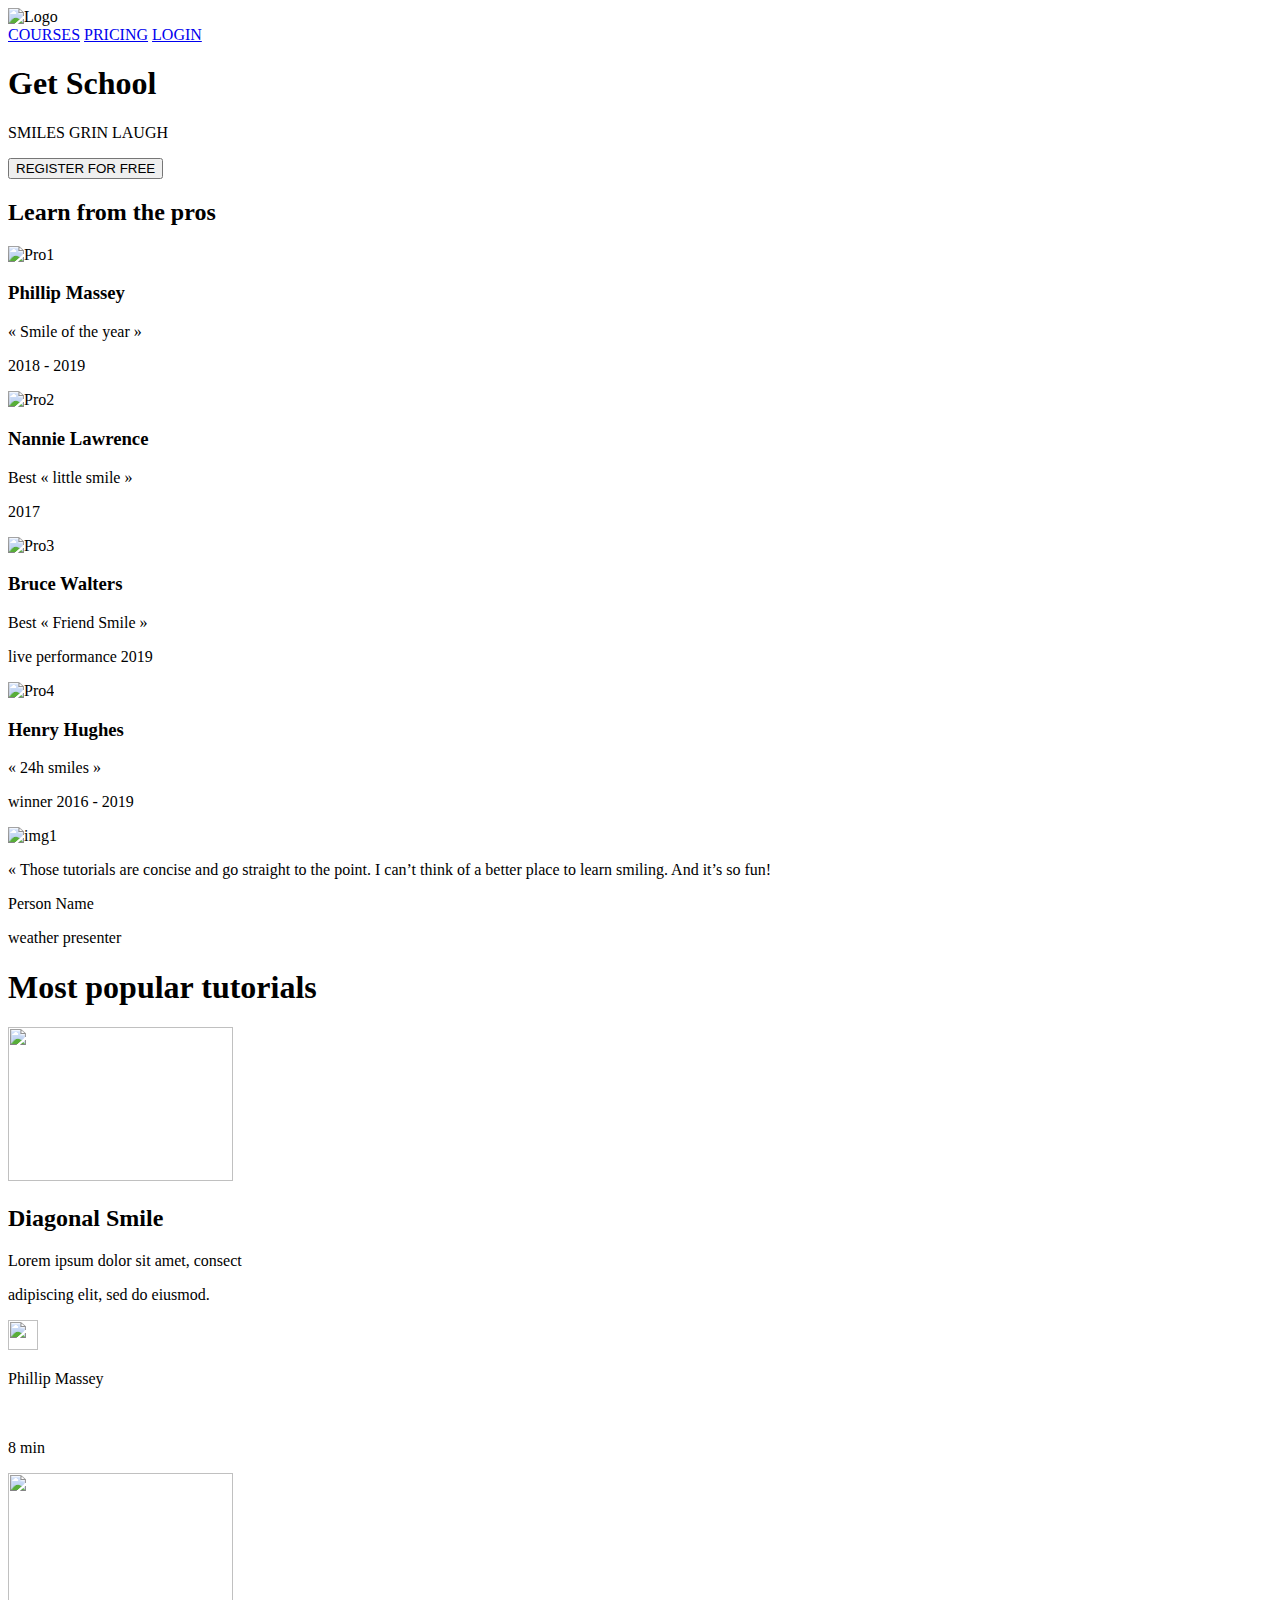
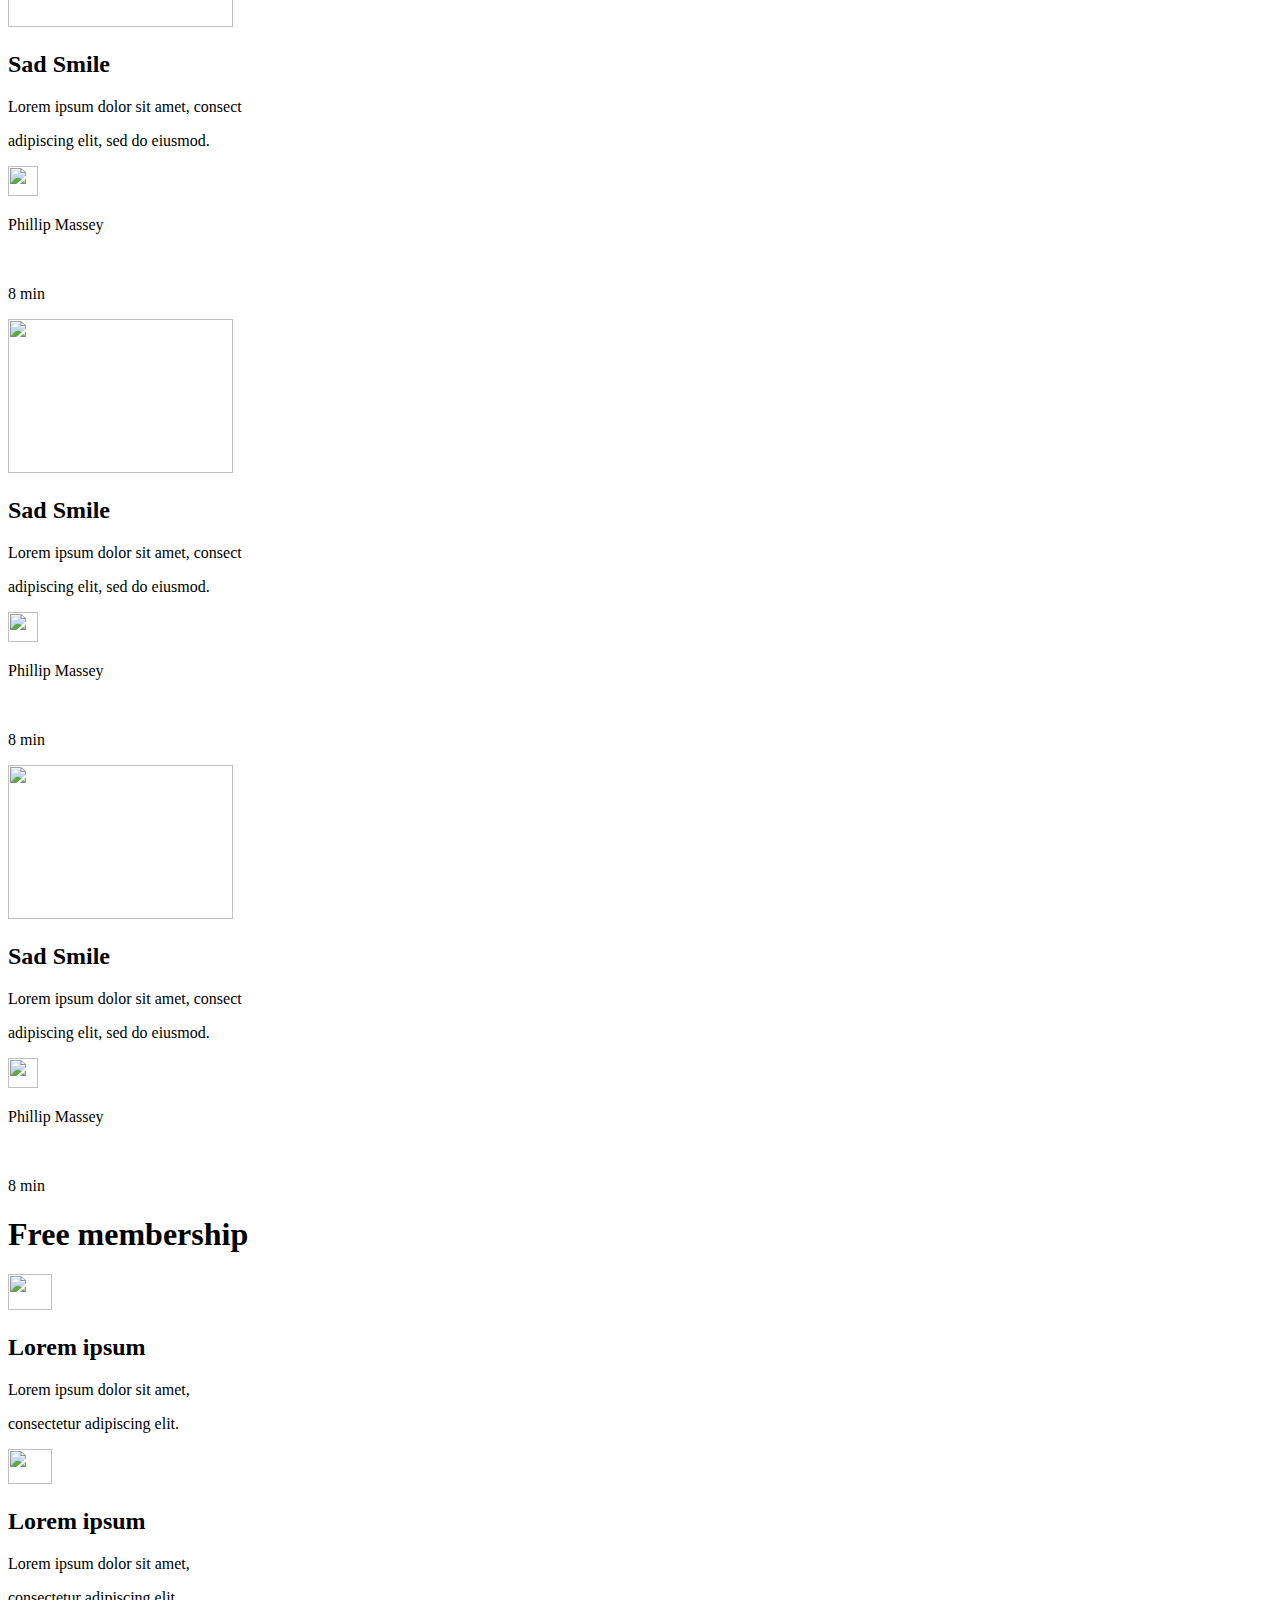
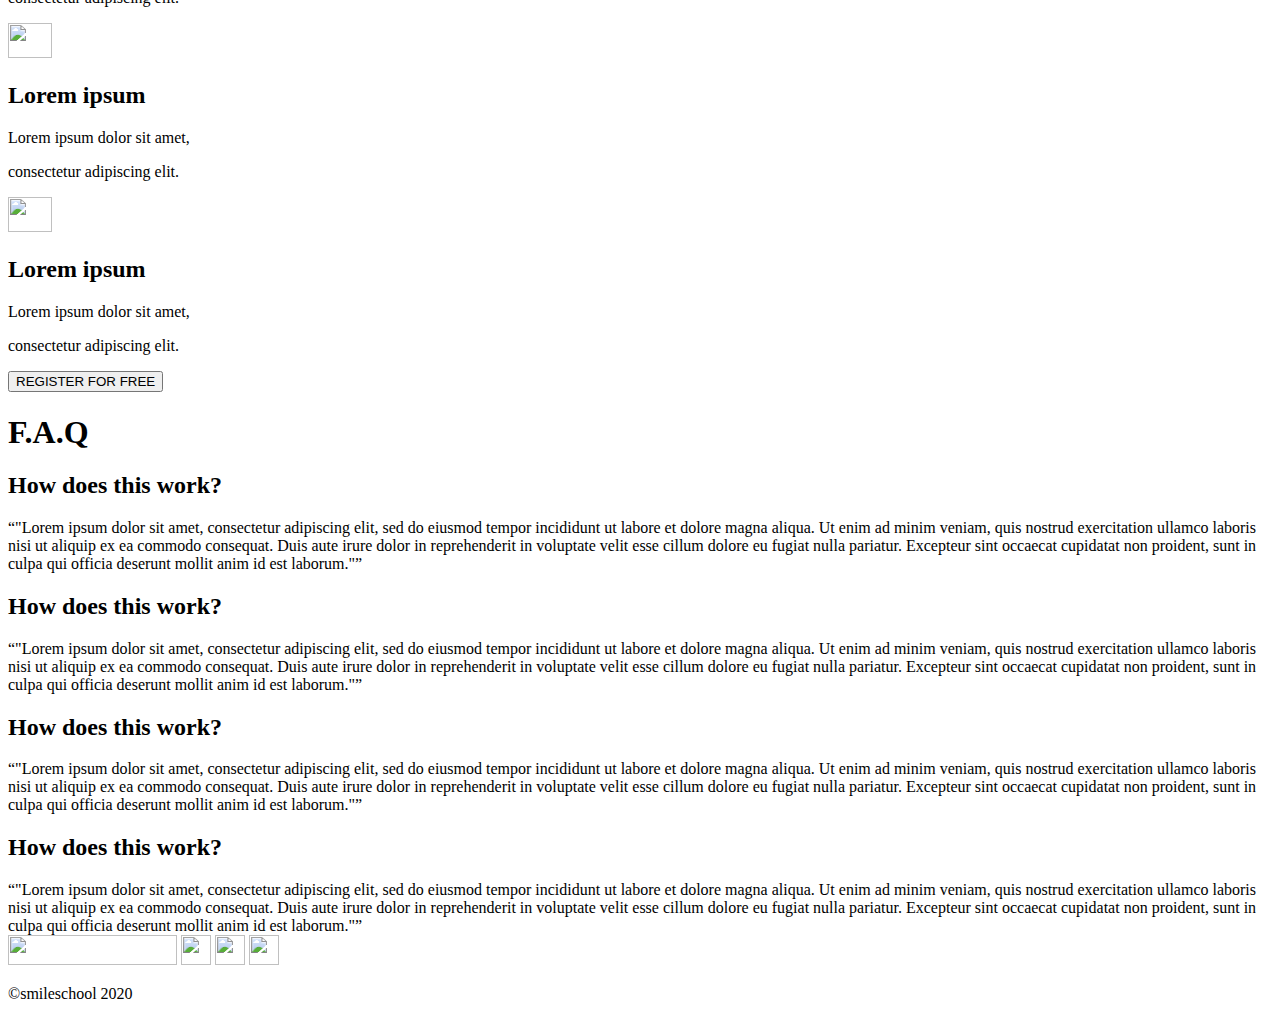
==== css_advanced/index.html @ 77691d79 "Import styles.css in the head of your index.html" ====
<!DOCTYPE html>
<html lang="en">
  <head>
    <meta charset="UTF-8" />
    <meta name="viewport" content="width=device-width, initial-scale=1.0" />
    <title>Header</title>
    <link rel="stylesheet" href="style.css">
  </head>
	
  <body>
    <header>
      <!-- Link element containing an image -->
      <div class="logo">
        <img src="image/logo.png" alt="Logo" />
      </div>

      <!-- Add a block of 3 link elements -->
      <nav class="link">
        <!-- First link -->
        <a class="link1" href="https://example.com/page1">COURSES</a>

        <!-- Second link -->
        <a class="link2" href="https://example.com/page1">PRICING</a>

        <!-- Third link -->
        <a class="link3" href="https://example.com/page1">LOGIN</a>
      </nav>
    </header>

    <main>
      <section class="Banner">
        <div>
          <h1>Get School</h1>
          <p>SMILES GRIN LAUGH</p>
          <button>REGISTER FOR FREE</button>
        </div>

        <div>
          <h2>Learn from the pros</h2>
          <div>
            <nav>
              <img src="image/pro1.png" alt="Pro1" />
              <h3>Phillip Massey</h3>
              <p>« Smile of the year »</p>
							<p>2018 - 2019</p>
            </nav>

            <nav>
              <img src="image/pro2.png" alt="Pro2" />
              <h3>Nannie Lawrence</h3>
              <p>Best « little smile » </p>
							<p>2017</p>
            </nav>

            <nav>
              <img src="image/pro3.png" alt="Pro3" />
              <h3>Bruce Walters</h3>
              <p>Best « Friend Smile »</p>
							<p>live performance 2019</p>
            </nav>

						<nav>
              <img src="image/pro4.png" alt="Pro4" />
              <h3>Henry Hughes</h3>
              <p>« 24h smiles »</p>
							<p>winner 2016 - 2019</p>
            </nav>
          </div>
        </div>
      </section>

			<section class="Quote">
				<div>
					<nav>
						<img src="image/img1.png" alt="img1"/>
					</nav>
				</div>
				<div>
					<p>« Those tutorials are concise and go straight to the point. I can’t think of a better place to learn smiling. And it’s so fun!</p>
					<p>Person Name</p>
					<p>weather presenter</p>
				</div>
			</section>

			<section class="Videos">
				<div>
					<h1>Most popular tutorials</h1>
				</div>

				<div>
					<div>
						<nav class="first video">
							<img src="image/video1.png" width="225" height="154"/>
							<h2>Diagonal Smile</h2>
							<p>Lorem ipsum dolor sit amet, consect</p>
							<p>adipiscing elit, sed do eiusmod.</p>
							<nav>
								<img src="image/pro1.png" width="30" height="30"/>
								<p>Phillip Massey</p>
							</nav>	
							<nav>	
								<img src="image/star.png" width="107" height="15"/>
								<p>8 min</p>
							</nav>
						</nav>
					</div>

					<div>
						<nav class="second video">
							<img src="image/video2.png" width="225" height="154"/>
							<h2>Sad Smile</h2>
							<p>Lorem ipsum dolor sit amet, consect</p>
							<p>adipiscing elit, sed do eiusmod.</p>
							<nav>
								<img src="image/pro1.png" width="30" height="30"/>
								<p>Phillip Massey</p>
							</nav>	
							<nav>	
								<img src="image/star.png" width="107" height="15"/>
								<p>8 min</p>
							</nav>
						</nav>
					<div>

					<div>
						<nav class="third video">
							<img src="image/video3.png" width="225" height="154"/>
							<h2>Sad Smile</h2>
							<p>Lorem ipsum dolor sit amet, consect</p>
							<p>adipiscing elit, sed do eiusmod.</p>
							<nav>
								<img src="image/pro1.png" width="30" height="30"/>
								<p>Phillip Massey</p>
							</nav>	
							<nav>	
								<img src="image/star.png" width="107" height="15"/>
								<p>8 min</p>
							</nav>
						</nav>
					</div>

					<div>
						<nav class="fourth video">
							<img src="image/video4.png" width="225" height="154"/>
							<h2>Sad Smile</h2>
							<p>Lorem ipsum dolor sit amet, consect</p>
							<p>adipiscing elit, sed do eiusmod.</p>
							<nav>
								<img src="image/pro1.png" width="30" height="30"/>
								<p>Phillip Massey</p>
							</nav>	
							<nav>	
								<img src="image/star.png" width="107" height="15"/>
								<p>8 min</p>
							</nav>
						</nav>
					</div>

				</div>

			</section>

			<section class="Membership">
				<h1>Free membership</h1>

				<div>
					<div class="member1">
						<img src="image/smile.png" width="43.67" height="35.35"/>
						<h2>Lorem ipsum</h2>
						<p>Lorem ipsum dolor sit amet,</p>
						<p>consectetur adipiscing elit.</p>
					</div>

					<div class="member2">
						<img src="image/smile.png" width="43.67" height="35.35"/>
						<h2>Lorem ipsum</h2>
						<p>Lorem ipsum dolor sit amet,</p>
						<p>consectetur adipiscing elit.</p>
					</div>

					<div class="member3">
						<img src="image/smile.png" width="43.67" height="35.35"/>
						<h2>Lorem ipsum</h2>
						<p>Lorem ipsum dolor sit amet,</p>
						<p>consectetur adipiscing elit.</p>
					</div>

					<div class="member4">
						<img src="image/smile.png" width="43.67" height="35.35"/>
						<h2>Lorem ipsum</h2>
						<p>Lorem ipsum dolor sit amet,</p>
						<p>consectetur adipiscing elit.</p>
					</div>

				</div>

				<button>REGISTER FOR FREE</button>
			</section>

			<section class="FAQ">
				<h1>F.A.Q</h1>

				<div class="row1">
					<h2>How does this work?</h2>
					<q>"Lorem ipsum dolor sit amet, consectetur adipiscing elit, sed do eiusmod tempor incididunt ut labore et dolore magna aliqua. Ut enim ad minim veniam, quis nostrud exercitation ullamco laboris nisi ut aliquip ex ea commodo consequat. Duis aute irure dolor in reprehenderit in voluptate velit esse cillum dolore eu fugiat nulla pariatur. Excepteur sint occaecat cupidatat non proident, sunt in culpa qui officia deserunt mollit anim id est laborum."</q>
					
					<h2>How does this work?</h2>
					<q>"Lorem ipsum dolor sit amet, consectetur adipiscing elit, sed do eiusmod tempor incididunt ut labore et dolore magna aliqua. Ut enim ad minim veniam, quis nostrud exercitation ullamco laboris nisi ut aliquip ex ea commodo consequat. Duis aute irure dolor in reprehenderit in voluptate velit esse cillum dolore eu fugiat nulla pariatur. Excepteur sint occaecat cupidatat non proident, sunt in culpa qui officia deserunt mollit anim id est laborum."</q>
				</div>

				<div class="row2">
					<h2>How does this work?</h2>
					<q>"Lorem ipsum dolor sit amet, consectetur adipiscing elit, sed do eiusmod tempor incididunt ut labore et dolore magna aliqua. Ut enim ad minim veniam, quis nostrud exercitation ullamco laboris nisi ut aliquip ex ea commodo consequat. Duis aute irure dolor in reprehenderit in voluptate velit esse cillum dolore eu fugiat nulla pariatur. Excepteur sint occaecat cupidatat non proident, sunt in culpa qui officia deserunt mollit anim id est laborum."</q>
					
					<h2>How does this work?</h2>
					<q>"Lorem ipsum dolor sit amet, consectetur adipiscing elit, sed do eiusmod tempor incididunt ut labore et dolore magna aliqua. Ut enim ad minim veniam, quis nostrud exercitation ullamco laboris nisi ut aliquip ex ea commodo consequat. Duis aute irure dolor in reprehenderit in voluptate velit esse cillum dolore eu fugiat nulla pariatur. Excepteur sint occaecat cupidatat non proident, sunt in culpa qui officia deserunt mollit anim id est laborum."</q>
				</div>

			</section>
    </main>

		<footer>
			<div>
				<nav>
					<img src="image/smileschool.png" width="169" height="30"/>
					<img src="image/facebook.png" width="30" height="30"/>
					<img src="image/twitter.png" width="30" height="30"/>
					<img src="image/instagram.png" width="30" height="30"/>
				</nav>
				<p>©smileschool 2020</p>
			</div>
		</footer>

  </body>
</html>
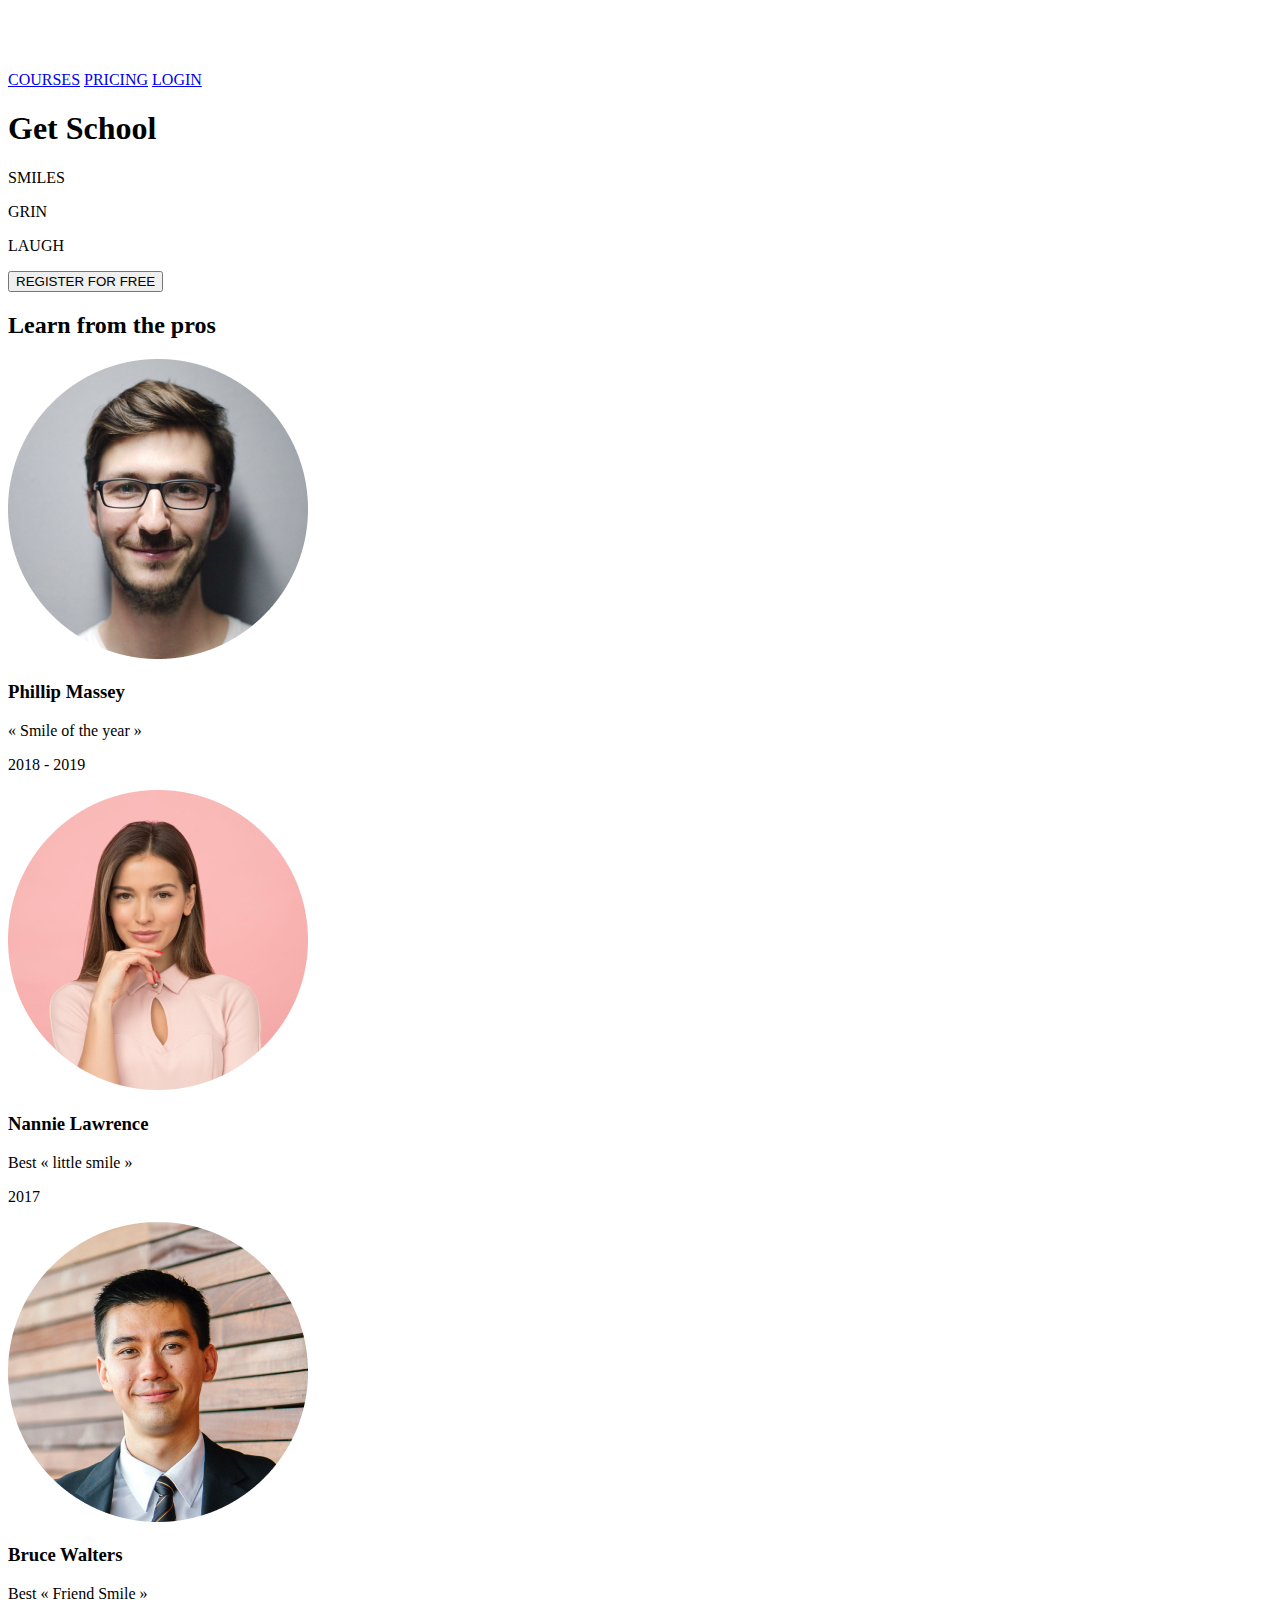
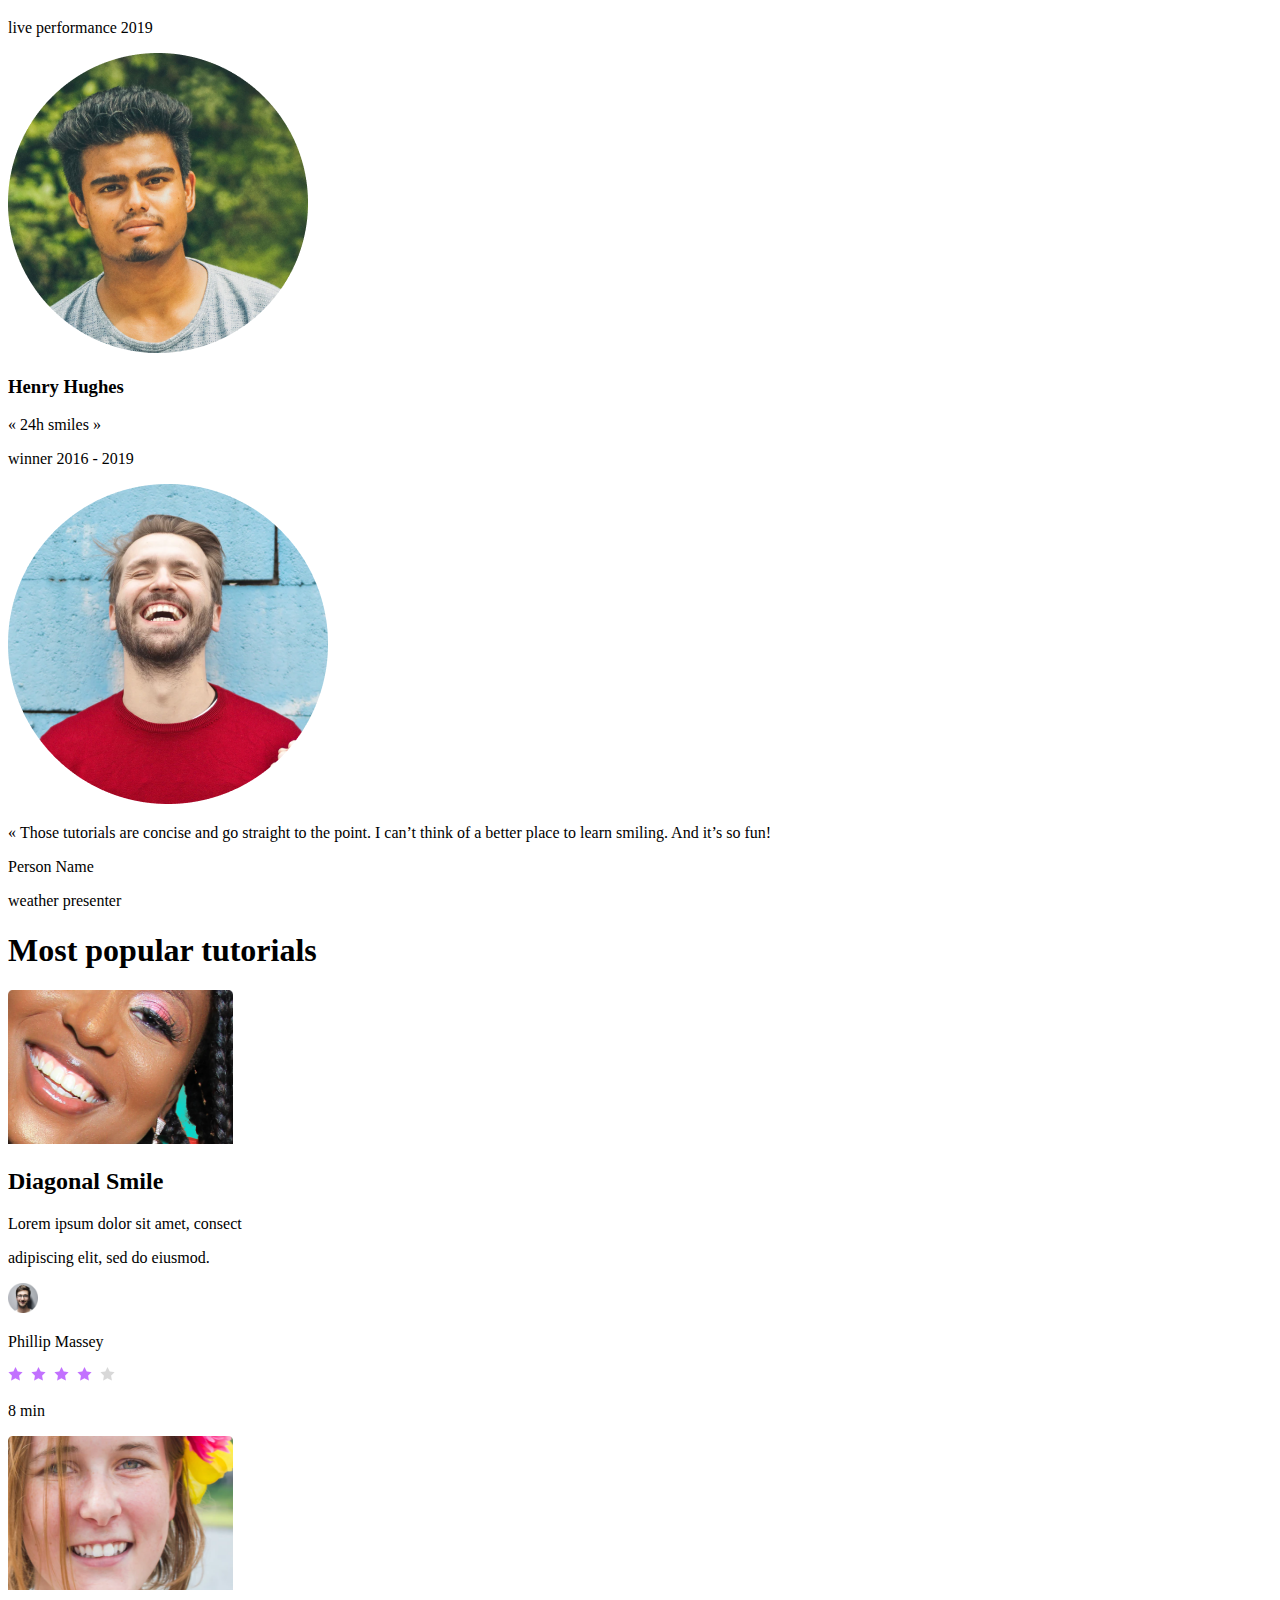
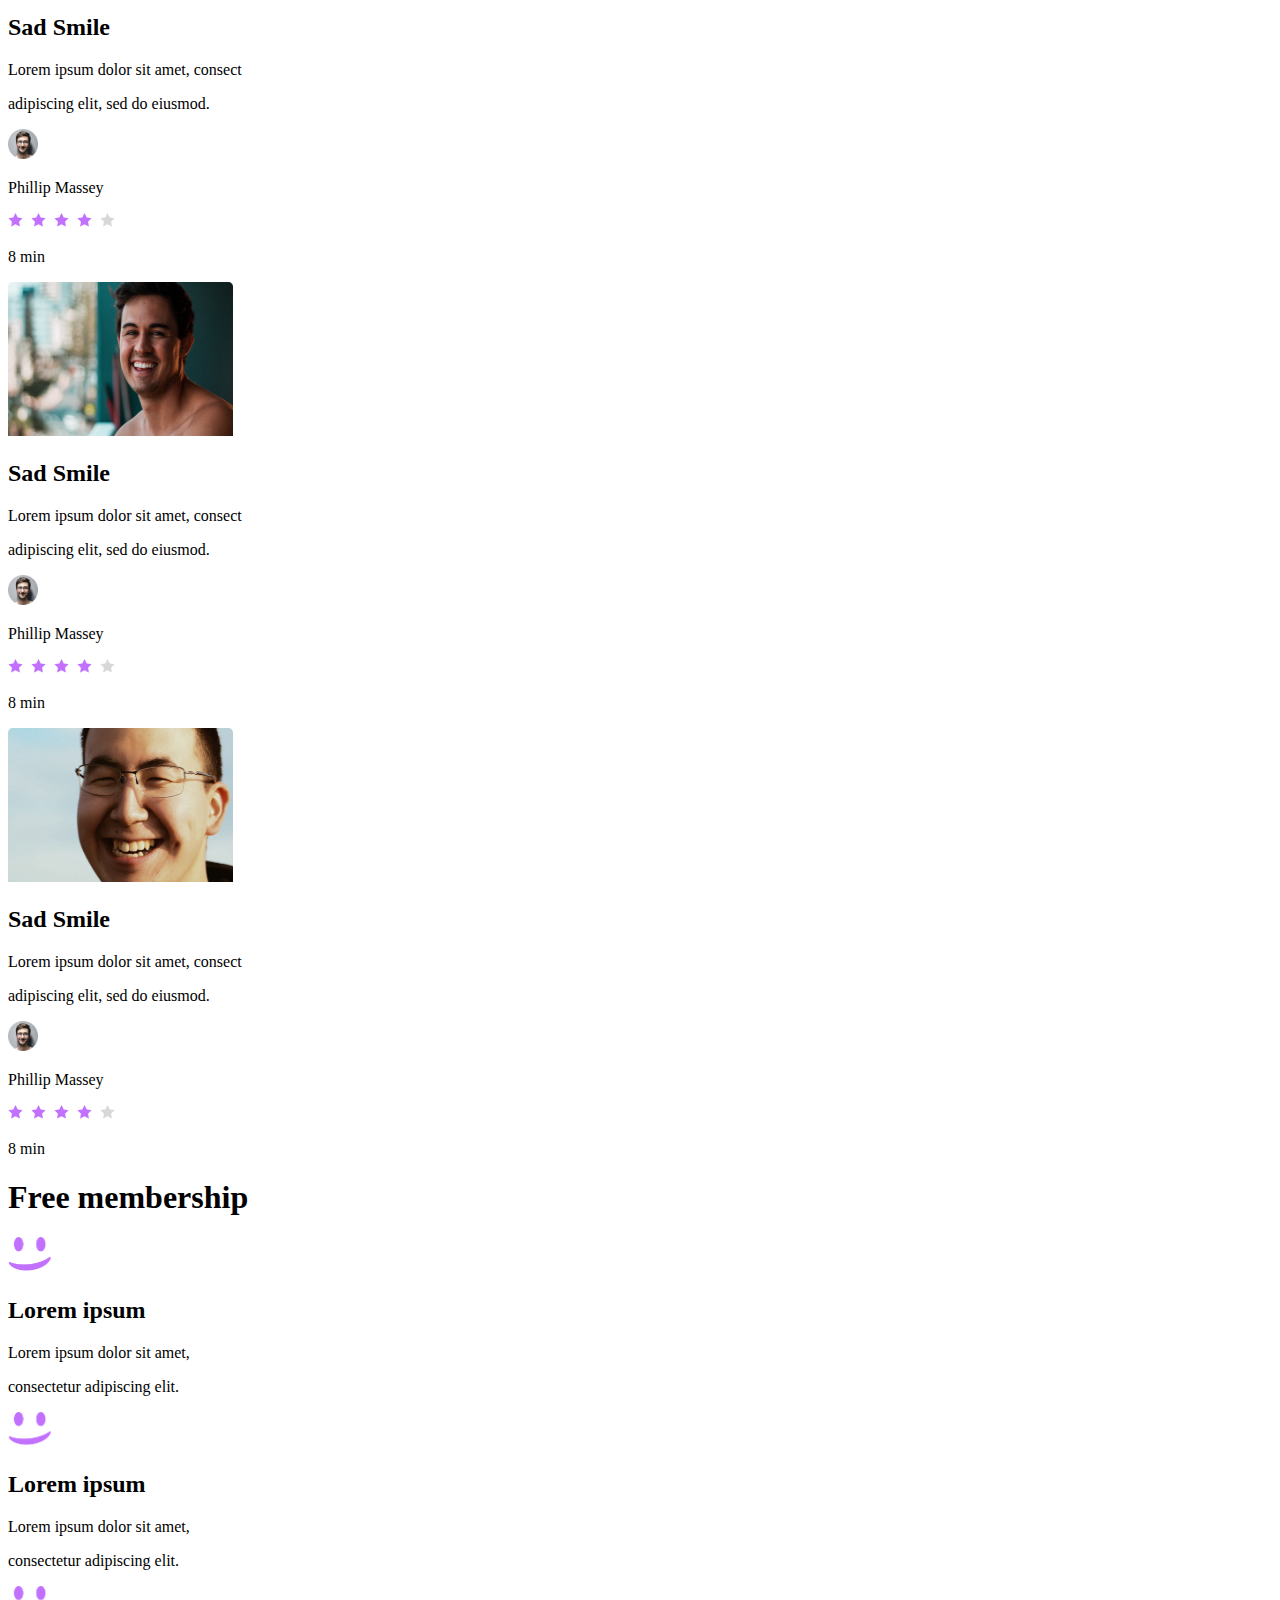
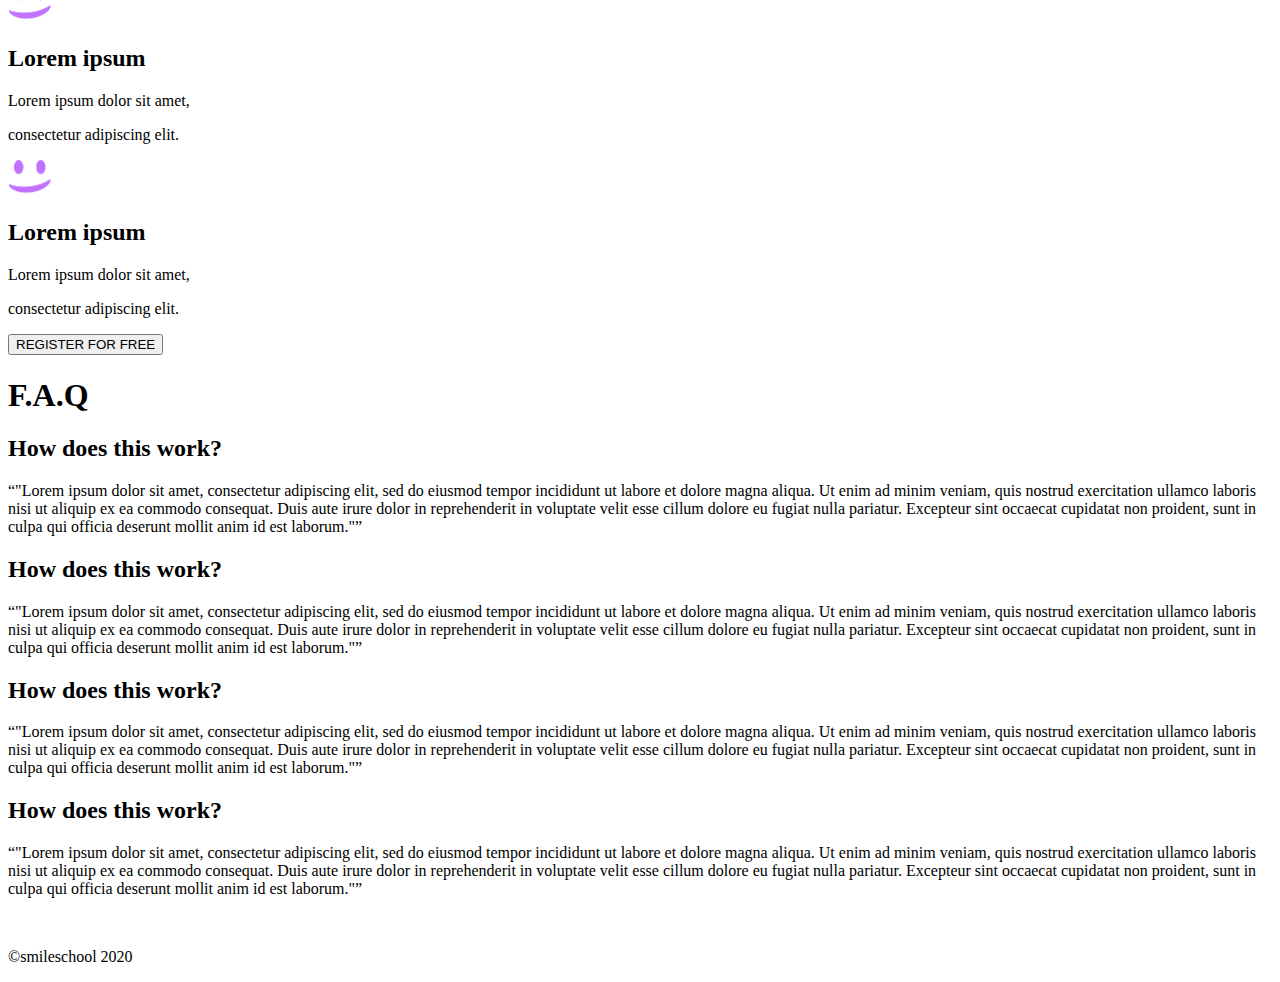
==== commit e7a79656: "commit index file same as project html advance" ====
--- a/css_advanced/index.html
+++ b/css_advanced/index.html
@@ -1,10 +1,10 @@
 <!DOCTYPE html>
 <html lang="en">
   <head>
-    <meta charset="UTF-8" />
+		<meta charset="UTF-8" />
     <meta name="viewport" content="width=device-width, initial-scale=1.0" />
     <title>Header</title>
-    <link rel="stylesheet" href="style.css">
+    <link rel="stylesheet" href="styles.css">
   </head>
 	
   <body>
@@ -13,29 +13,26 @@
       <div class="logo">
         <img src="image/logo.png" alt="Logo" />
       </div>
-
-      <!-- Add a block of 3 link elements -->
-      <nav class="link">
-        <!-- First link -->
-        <a class="link1" href="https://example.com/page1">COURSES</a>
-
-        <!-- Second link -->
-        <a class="link2" href="https://example.com/page1">PRICING</a>
-
-        <!-- Third link -->
-        <a class="link3" href="https://example.com/page1">LOGIN</a>
-      </nav>
+      <div class="link">
+					<a class="link1" href="#COURSES">COURSES</a>
+					<a class="link2" href="#PRICING">PRICING</a>
+					<a class="link3" href="#LOGIN">LOGIN</a>
+			</div>
     </header>
 
     <main>
       <section class="Banner">
-        <div>
+        <div class="Banner_p1">
           <h1>Get School</h1>
-          <p>SMILES GRIN LAUGH</p>
+					<div class="Banner_text">
+						<p>SMILES</p>
+						<p>GRIN</p>
+						<p>LAUGH</p>
+				</div>
           <button>REGISTER FOR FREE</button>
         </div>
 
-        <div>
+        <div class="Banner_p2">
           <h2>Learn from the pros</h2>
           <div>
             <nav>
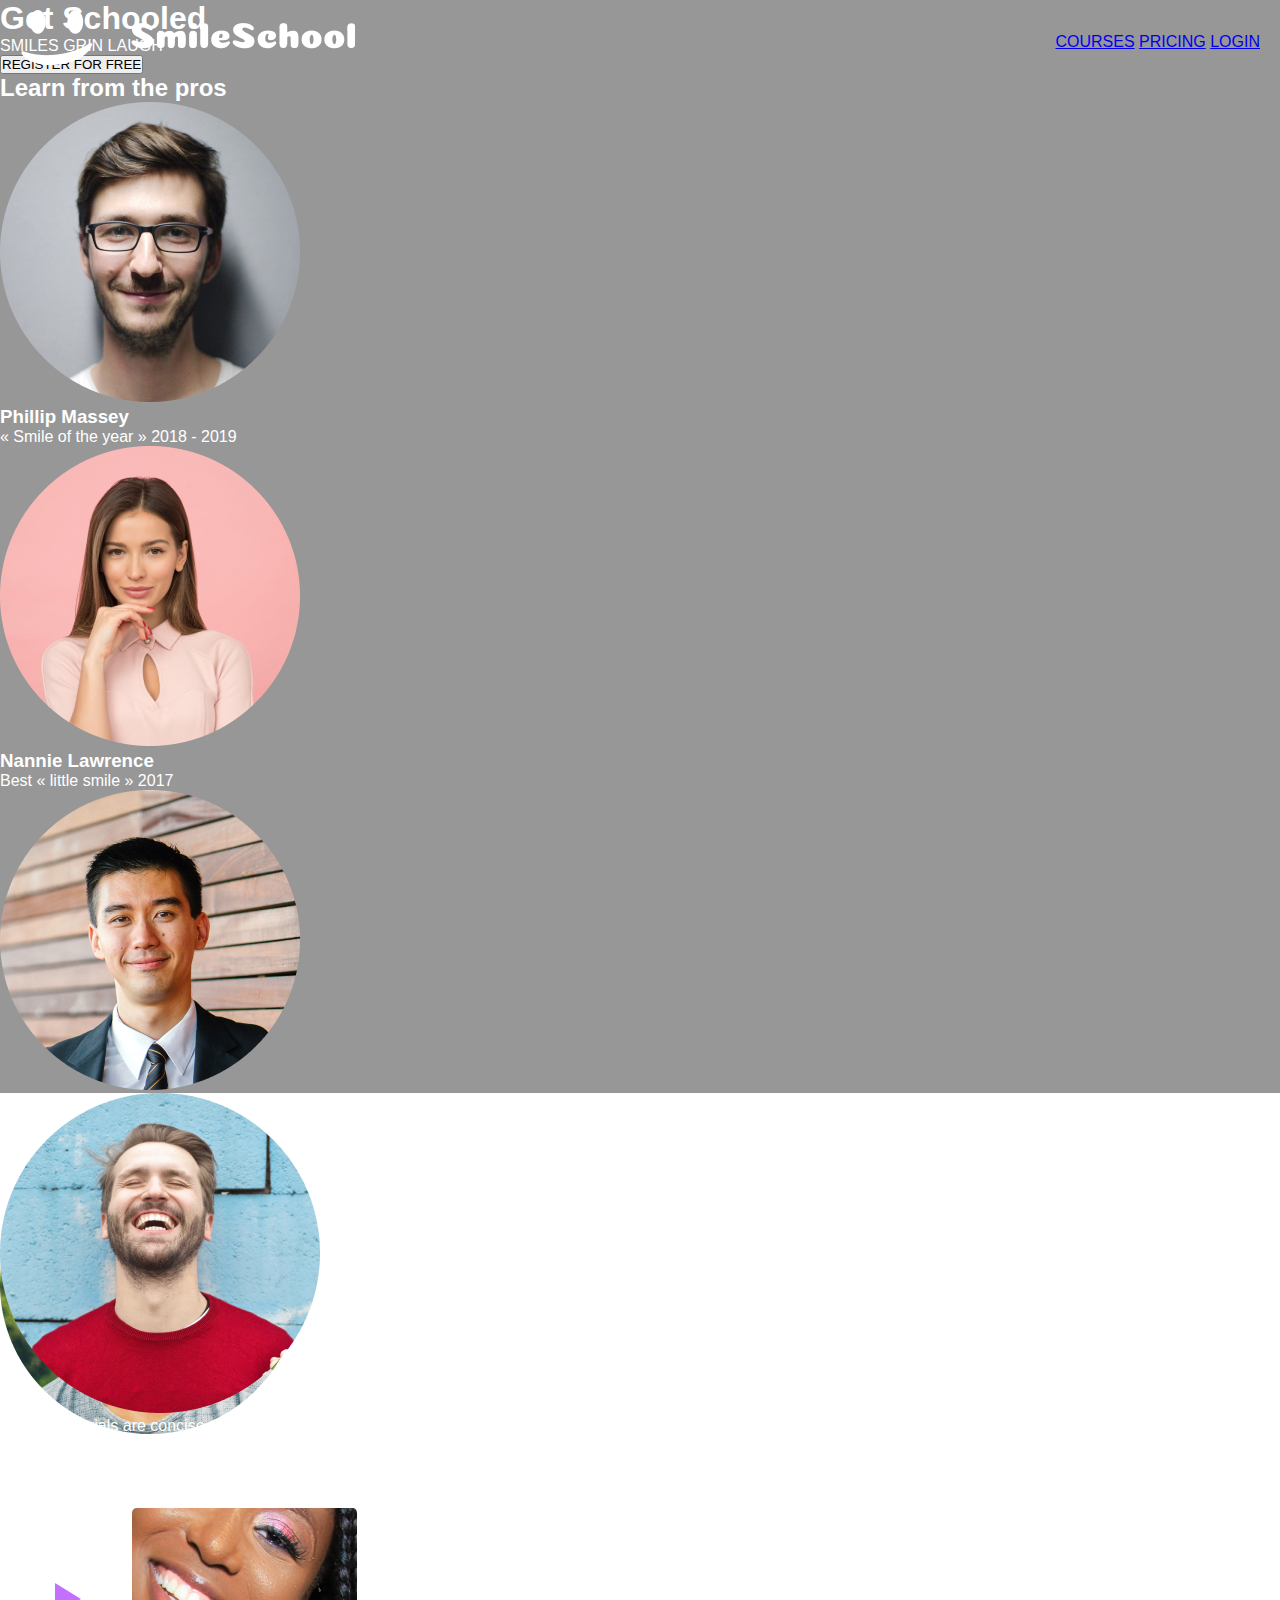
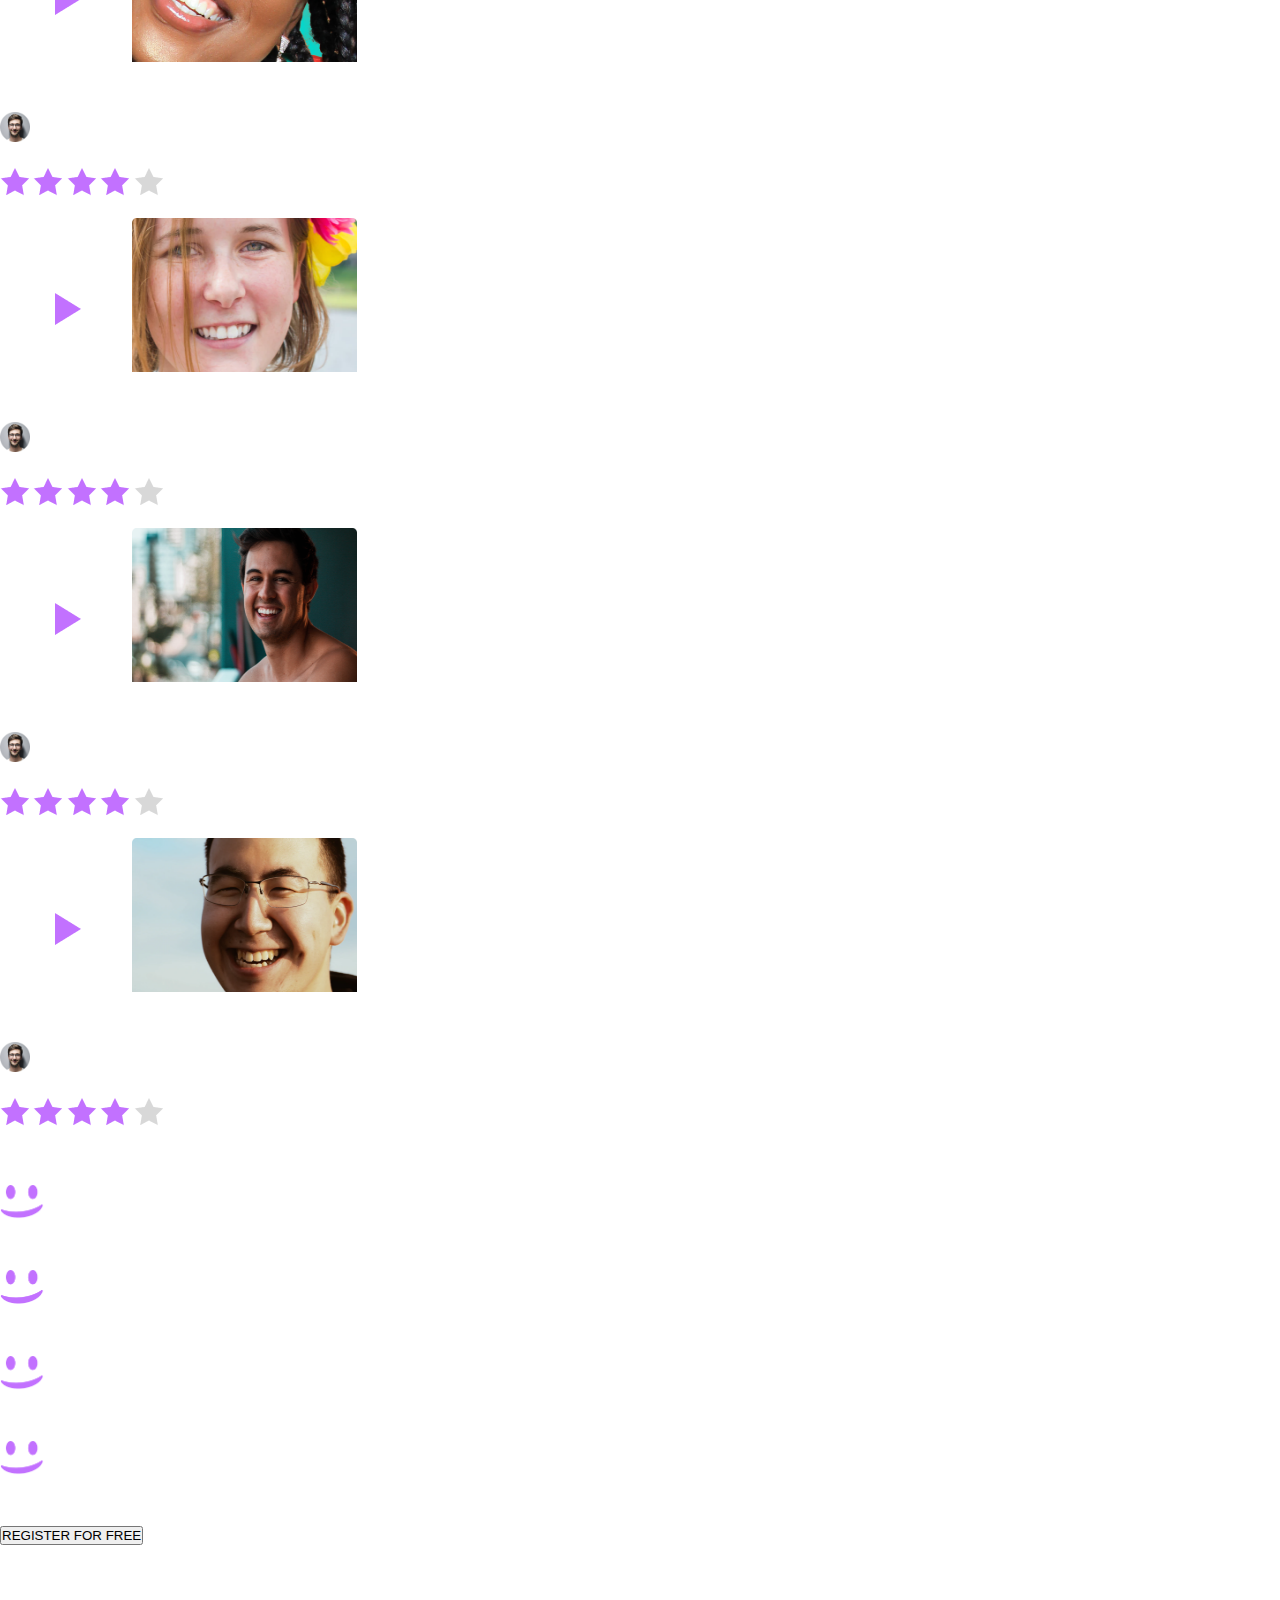
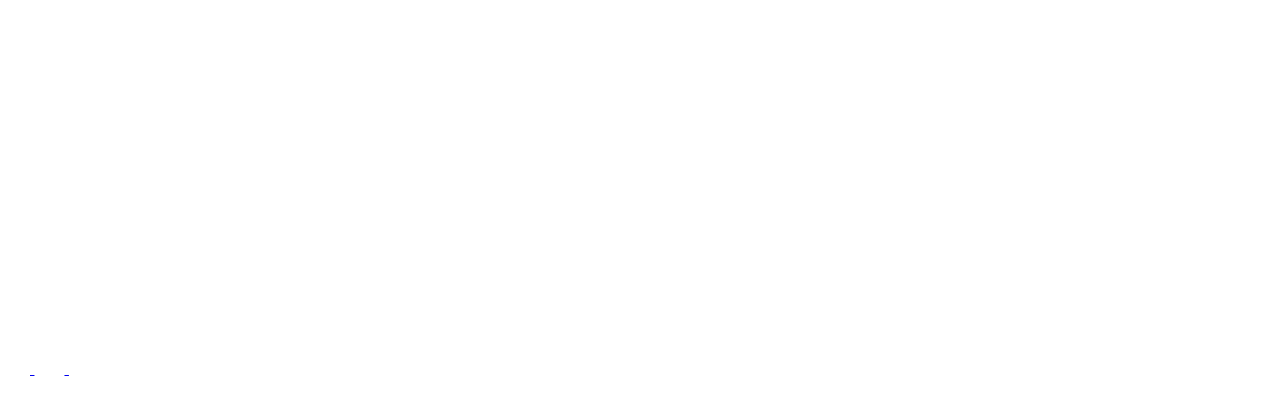
==== commit 212b9e6d: "modify index file with classes" ====
--- a/css_advanced/index.html
+++ b/css_advanced/index.html
@@ -1,192 +1,205 @@
 <!DOCTYPE html>
 <html lang="en">
   <head>
-		<meta charset="UTF-8" />
+    <meta charset="UTF-8" />
     <meta name="viewport" content="width=device-width, initial-scale=1.0" />
-    <title>Header</title>
-    <link rel="stylesheet" href="styles.css">
+		<link rel="stylesheet" href="styles.css">
+		<link href="https://fonts.cdnfonts.com/css/source-sans-pro" rel="stylesheet">
+		<title>Header</title>
   </head>
 	
   <body>
     <header>
-      <!-- Link element containing an image -->
       <div class="logo">
-        <img src="image/logo.png" alt="Logo" />
-      </div>
-      <div class="link">
-					<a class="link1" href="#COURSES">COURSES</a>
-					<a class="link2" href="#PRICING">PRICING</a>
-					<a class="link3" href="#LOGIN">LOGIN</a>
+				<a>
+        	<img src="image/logo.png" alt="Logo" />
+				</a>
 			</div>
+      <nav class="link">
+        <a href="https://example.com/page1">COURSES</a>
+        <a href="https://example.com/page1">PRICING</a>
+        <a href="https://example.com/page1">LOGIN</a>
+      </nav>
     </header>
 
     <main>
       <section class="Banner">
-        <div class="Banner_p1">
-          <h1>Get School</h1>
-					<div class="Banner_text">
-						<p>SMILES</p>
-						<p>GRIN</p>
-						<p>LAUGH</p>
-				</div>
-          <button>REGISTER FOR FREE</button>
+        <div class="banner_content">
+          <h1>Get Schooled</h1>
+          <p><span> SMILES </span> <span> GRIN </span> <span> LAUGH </span></p>
+          <button class="image-button">REGISTER FOR FREE</button>
         </div>
 
-        <div class="Banner_p2">
-          <h2>Learn from the pros</h2>
-          <div>
-            <nav>
-              <img src="image/pro1.png" alt="Pro1" />
+        <div class="banner_pro">
+          <h2><span> Learn </span>from the pros</h2>
+          <div class="pros">
+            <div class="pro">
+              <img src="image/pro1.png" alt="pro1" />
               <h3>Phillip Massey</h3>
-              <p>« Smile of the year »</p>
-							<p>2018 - 2019</p>
-            </nav>
-
-            <nav>
-              <img src="image/pro2.png" alt="Pro2" />
+              <p>« Smile of the year » 2018 - 2019</p>
+            </div>
+
+            <div class="pro">
+              <img src="image/pro2.png" alt="pro2" />
               <h3>Nannie Lawrence</h3>
-              <p>Best « little smile » </p>
-							<p>2017</p>
-            </nav>
-
-            <nav>
-              <img src="image/pro3.png" alt="Pro3" />
+              <p>Best « little smile » 2017</p>
+            </div>
+
+            <div class="pro">
+              <img src="image/pro3.png" alt="pro3" />
               <h3>Bruce Walters</h3>
-              <p>Best « Friend Smile »</p>
-							<p>live performance 2019</p>
-            </nav>
-
-						<nav>
-              <img src="image/pro4.png" alt="Pro4" />
+              <p>Best « Friend Smile » live performance 2019</p>
+            </div>
+
+						<div class="pro">
+              <img src="image/pro4.png" alt="pro4" />
               <h3>Henry Hughes</h3>
-              <p>« 24h smiles »</p>
-							<p>winner 2016 - 2019</p>
-            </nav>
+              <p>« 24h smiles » winner 2016 - 2019</p>
+            </div>
           </div>
         </div>
       </section>
 
 			<section class="Quote">
 				<div>
-					<nav>
-						<img src="image/img1.png" alt="img1"/>
-					</nav>
-				</div>
-				<div>
-					<p>« Those tutorials are concise and go straight to the point. I can’t think of a better place to learn smiling. And it’s so fun!</p>
-					<p>Person Name</p>
-					<p>weather presenter</p>
+					<img src="image/img1.png" alt="img1"/>
+
+					<div class="blockquote">
+						<blockquote>« Those tutorials are concise and go straight to the point. I can’t think of a better place to learn smiling. And it’s so fun!</blockquote>
+						<p class="name">Person Name</p>
+						<p class="position">weather presenter</p>
+					</div>
+
 				</div>
 			</section>
 
 			<section class="Videos">
-				<div>
-					<h1>Most popular tutorials</h1>
-				</div>
-
-				<div>
-					<div>
-						<nav class="first video">
-							<img src="image/video1.png" width="225" height="154"/>
+				<h1>Most <span>popular</span> tutorials</h1>
+				<div class="videos_container">
+						<div class="video">
+							<img class="play" src="./image/play.png" alt="">
+							<img src="image/video1.png" alt="video" width="225" height="154"/>
 							<h2>Diagonal Smile</h2>
-							<p>Lorem ipsum dolor sit amet, consect</p>
-							<p>adipiscing elit, sed do eiusmod.</p>
-							<nav>
-								<img src="image/pro1.png" width="30" height="30"/>
-								<p>Phillip Massey</p>
-							</nav>	
-							<nav>	
-								<img src="image/star.png" width="107" height="15"/>
-								<p>8 min</p>
-							</nav>
-						</nav>
-					</div>
-
-					<div>
-						<nav class="second video">
+							<p> Lorem ipsum dolor sit amet, consect adipiscing elit, sed do eiusmod.</p>
+
+							<div class="author">
+								<img src="image/pro1.png" width="30" height="30"/>
+								<h3>Phillip Massey</h3>
+							</div>	
+
+							<div class="star">
+								<div>
+									<img src="image/star1.png" alt="star"/>
+									<img src="image/star1.png" alt="star"/>
+									<img src="image/star1.png" alt="star"/>
+									<img src="image/star1.png" alt="star"/>
+									<img src="image/star0.png" alt="star"/>
+								</div>
+								<p>8 min</p>
+							</div>
+						</div>
+
+						<div class="video">
+							<img class="play" src="./image/play.png" alt="">
 							<img src="image/video2.png" width="225" height="154"/>
 							<h2>Sad Smile</h2>
-							<p>Lorem ipsum dolor sit amet, consect</p>
-							<p>adipiscing elit, sed do eiusmod.</p>
-							<nav>
-								<img src="image/pro1.png" width="30" height="30"/>
-								<p>Phillip Massey</p>
-							</nav>	
-							<nav>	
-								<img src="image/star.png" width="107" height="15"/>
-								<p>8 min</p>
-							</nav>
-						</nav>
-					<div>
-
-					<div>
-						<nav class="third video">
+							<p>Lorem ipsum dolor sit amet, consect adipiscing elit, sed do eiusmod.</p>
+
+							<div class="author">
+								<img src="image/pro1.png" width="30" height="30"/>
+								<h3>Phillip Massey</h3>
+							</div>	
+
+							<div class="star">
+								<div>
+									<img src="image/star1.png" alt="star"/>
+									<img src="image/star1.png" alt="star"/>
+									<img src="image/star1.png" alt="star"/>
+									<img src="image/star1.png" alt="star"/>
+									<img src="image/star0.png" alt="star"/>
+								</div>
+								<p>8 min</p>
+							</div>
+
+						</div>
+
+						<div class="video">
+							<img class="play" src="./image/play.png" alt="">
 							<img src="image/video3.png" width="225" height="154"/>
 							<h2>Sad Smile</h2>
-							<p>Lorem ipsum dolor sit amet, consect</p>
-							<p>adipiscing elit, sed do eiusmod.</p>
-							<nav>
-								<img src="image/pro1.png" width="30" height="30"/>
-								<p>Phillip Massey</p>
-							</nav>	
-							<nav>	
-								<img src="image/star.png" width="107" height="15"/>
-								<p>8 min</p>
-							</nav>
-						</nav>
-					</div>
-
-					<div>
-						<nav class="fourth video">
+							<p>Lorem ipsum dolor sit amet, consect adipiscing elit, sed do eiusmod.</p>
+
+							<div class="author">
+								<img src="image/pro1.png" width="30" height="30"/>
+								<h3>Phillip Massey</h3>
+							</div>
+
+							<div class="star">	
+								<div>
+									<img src="image/star1.png" alt="star"/>
+									<img src="image/star1.png" alt="star"/>
+									<img src="image/star1.png" alt="star"/>
+									<img src="image/star1.png" alt="star"/>
+									<img src="image/star0.png" alt="star"/>
+								</div>
+								<p>8 min</p>
+							</div>
+						</div>
+					
+						<div class="video">
+							<img class="play" src="./image/play.png" alt="">
 							<img src="image/video4.png" width="225" height="154"/>
 							<h2>Sad Smile</h2>
-							<p>Lorem ipsum dolor sit amet, consect</p>
-							<p>adipiscing elit, sed do eiusmod.</p>
-							<nav>
-								<img src="image/pro1.png" width="30" height="30"/>
-								<p>Phillip Massey</p>
-							</nav>	
-							<nav>	
-								<img src="image/star.png" width="107" height="15"/>
-								<p>8 min</p>
-							</nav>
-						</nav>
-					</div>
-
-				</div>
+							<p>Lorem ipsum dolor sit amet, consect adipiscing elit, sed do eiusmod.</p>
+
+							<div class="author">
+								<img src="image/pro1.png" width="30" height="30"/>
+								<h3>Phillip Massey</h3>
+							</div>	
+
+							<div class="star">	
+								<div>
+									<img src="image/star1.png" alt="star"/>
+									<img src="image/star1.png" alt="star"/>
+									<img src="image/star1.png" alt="star"/>
+									<img src="image/star1.png" alt="star"/>
+									<img src="image/star0.png" alt="star"/>
+								</div>
+								<p>8 min</p>
+							</div>
+						</div>
+
+				</div>
+
 
 			</section>
 
 			<section class="Membership">
-				<h1>Free membership</h1>
-
-				<div>
-					<div class="member1">
-						<img src="image/smile.png" width="43.67" height="35.35"/>
-						<h2>Lorem ipsum</h2>
-						<p>Lorem ipsum dolor sit amet,</p>
-						<p>consectetur adipiscing elit.</p>
-					</div>
-
-					<div class="member2">
-						<img src="image/smile.png" width="43.67" height="35.35"/>
-						<h2>Lorem ipsum</h2>
-						<p>Lorem ipsum dolor sit amet,</p>
-						<p>consectetur adipiscing elit.</p>
-					</div>
-
-					<div class="member3">
-						<img src="image/smile.png" width="43.67" height="35.35"/>
-						<h2>Lorem ipsum</h2>
-						<p>Lorem ipsum dolor sit amet,</p>
-						<p>consectetur adipiscing elit.</p>
-					</div>
-
-					<div class="member4">
-						<img src="image/smile.png" width="43.67" height="35.35"/>
-						<h2>Lorem ipsum</h2>
-						<p>Lorem ipsum dolor sit amet,</p>
-						<p>consectetur adipiscing elit.</p>
+				<h1><span>Free</span> membership</h1>
+
+				<div class="smiles">
+					<div class="item_smile">
+						<img src="image/smile.png" alt="membership" width="43.67" height="35.35"/>
+						<h2>Lorem ipsum</h2>
+						<p>Lorem ipsum dolor sit amet, consectetur adipiscing elit.</p>
+					</div>
+
+					<div class="item_smile">
+						<img src="image/smile.png" alt="membership" width="43.67" height="35.35"/>
+						<h2>Lorem ipsum</h2>
+						<p>Lorem ipsum dolor sit amet, consectetur adipiscing elit.</p>
+					</div>
+
+					<div class="item_smile">
+						<img src="image/smile.png" alt="membership" width="43.67" height="35.35"/>
+						<h2>Lorem ipsum</h2>
+						<p>Lorem ipsum dolor sit amet, consectetur adipiscing elit.</p>
+					</div>
+
+					<div class="item_smile">
+						<img src="image/smile.png" alt="membership" width="43.67" height="35.35"/>
+						<h2>Lorem ipsum</h2>
+						<p>Lorem ipsum dolor sit amet, consectetur adipiscing elit.</p>
 					</div>
 
 				</div>
@@ -197,20 +210,27 @@
 			<section class="FAQ">
 				<h1>F.A.Q</h1>
 
-				<div class="row1">
-					<h2>How does this work?</h2>
-					<q>"Lorem ipsum dolor sit amet, consectetur adipiscing elit, sed do eiusmod tempor incididunt ut labore et dolore magna aliqua. Ut enim ad minim veniam, quis nostrud exercitation ullamco laboris nisi ut aliquip ex ea commodo consequat. Duis aute irure dolor in reprehenderit in voluptate velit esse cillum dolore eu fugiat nulla pariatur. Excepteur sint occaecat cupidatat non proident, sunt in culpa qui officia deserunt mollit anim id est laborum."</q>
-					
-					<h2>How does this work?</h2>
-					<q>"Lorem ipsum dolor sit amet, consectetur adipiscing elit, sed do eiusmod tempor incididunt ut labore et dolore magna aliqua. Ut enim ad minim veniam, quis nostrud exercitation ullamco laboris nisi ut aliquip ex ea commodo consequat. Duis aute irure dolor in reprehenderit in voluptate velit esse cillum dolore eu fugiat nulla pariatur. Excepteur sint occaecat cupidatat non proident, sunt in culpa qui officia deserunt mollit anim id est laborum."</q>
-				</div>
-
-				<div class="row2">
-					<h2>How does this work?</h2>
-					<q>"Lorem ipsum dolor sit amet, consectetur adipiscing elit, sed do eiusmod tempor incididunt ut labore et dolore magna aliqua. Ut enim ad minim veniam, quis nostrud exercitation ullamco laboris nisi ut aliquip ex ea commodo consequat. Duis aute irure dolor in reprehenderit in voluptate velit esse cillum dolore eu fugiat nulla pariatur. Excepteur sint occaecat cupidatat non proident, sunt in culpa qui officia deserunt mollit anim id est laborum."</q>
-					
-					<h2>How does this work?</h2>
-					<q>"Lorem ipsum dolor sit amet, consectetur adipiscing elit, sed do eiusmod tempor incididunt ut labore et dolore magna aliqua. Ut enim ad minim veniam, quis nostrud exercitation ullamco laboris nisi ut aliquip ex ea commodo consequat. Duis aute irure dolor in reprehenderit in voluptate velit esse cillum dolore eu fugiat nulla pariatur. Excepteur sint occaecat cupidatat non proident, sunt in culpa qui officia deserunt mollit anim id est laborum."</q>
+				<div class="row">
+					<div class="column">
+						<h2>How does this work?</h2>
+						<p>"Lorem ipsum dolor sit amet, consectetur adipiscing elit, sed do eiusmod tempor incididunt ut labore et dolore magna aliqua. Ut enim ad minim veniam, quis nostrud exercitation ullamco laboris nisi ut aliquip ex ea commodo consequat. Duis aute irure dolor in reprehenderit in voluptate velit esse cillum dolore eu fugiat nulla pariatur. Excepteur sint occaecat cupidatat non proident, sunt in culpa qui officia deserunt mollit anim id est laborum."</p>
+					</div>
+					<div class="column">
+						<h2>How does this work?</h2>
+						<p>"Lorem ipsum dolor sit amet, consectetur adipiscing elit, sed do eiusmod tempor incididunt ut labore et dolore magna aliqua. Ut enim ad minim veniam, quis nostrud exercitation ullamco laboris nisi ut aliquip ex ea commodo consequat. Duis aute irure dolor in reprehenderit in voluptate velit esse cillum dolore eu fugiat nulla pariatur. Excepteur sint occaecat cupidatat non proident, sunt in culpa qui officia deserunt mollit anim id est laborum."</p>
+					</div>
+				</div>
+
+				<div class="row">
+					<div class="column">
+						<h2>How does this work?</h2>
+						<p>"Lorem ipsum dolor sit amet, consectetur adipiscing elit, sed do eiusmod tempor incididunt ut labore et dolore magna aliqua. Ut enim ad minim veniam, quis nostrud exercitation ullamco laboris nisi ut aliquip ex ea commodo consequat. Duis aute irure dolor in reprehenderit in voluptate velit esse cillum dolore eu fugiat nulla pariatur. Excepteur sint occaecat cupidatat non proident, sunt in culpa qui officia deserunt mollit anim id est laborum."</p>
+					</div>
+
+					<div class="column">
+						<h2>How does this work?</h2>
+						<p>"Lorem ipsum dolor sit amet, consectetur adipiscing elit, sed do eiusmod tempor incididunt ut labore et dolore magna aliqua. Ut enim ad minim veniam, quis nostrud exercitation ullamco laboris nisi ut aliquip ex ea commodo consequat. Duis aute irure dolor in reprehenderit in voluptate velit esse cillum dolore eu fugiat nulla pariatur. Excepteur sint occaecat cupidatat non proident, sunt in culpa qui officia deserunt mollit anim id est laborum."</p>
+					</div>
 				</div>
 
 			</section>
@@ -218,12 +238,23 @@
 
 		<footer>
 			<div>
-				<nav>
-					<img src="image/smileschool.png" width="169" height="30"/>
-					<img src="image/facebook.png" width="30" height="30"/>
-					<img src="image/twitter.png" width="30" height="30"/>
-					<img src="image/instagram.png" width="30" height="30"/>
-				</nav>
+				<div class="footer_link">
+					<img src="image/smileschool.png" alt="Logo" width="169" height="30"/>
+
+					<div class="social_icon">
+						<a href="#Facebook">
+							<img src="image/facebook.png" alt="Facebook" width="30" height="30"/>
+						</a>
+
+						<a href="Twitter">
+							<img src="image/twitter.png" alt="Twitter" width="30" height="30"/>
+						</a>
+
+						<a href="#Instagram">
+							<img src="image/instagram.png" alt="Instagram" width="30" height="30"/>
+						</a>
+					</div>
+				</div>
 				<p>©smileschool 2020</p>
 			</div>
 		</footer>
--- a/css_advanced/styles.css
+++ b/css_advanced/styles.css
@@ -0,0 +1,63 @@
+* {
+  margin: 0;
+  padding: 0;
+  box-sizing: border-box;
+}
+
+body {
+  font-family: source-sans-pro, sans-serif;
+  color: white;
+}
+
+/** Header **/
+
+header {
+  display: flex;
+  justify-content: space-between;
+  align-items: center;
+  position: absolute;
+  padding: 10px 20px;
+  width: 100%;
+  z-index: 1;
+}
+
+header div logo {
+  display: inline-block;
+  position: absolute;
+  height: 29.46px;
+}
+
+header div .link a {
+  text-decoration: none;
+  position: absolute;
+  padding: 53px;
+  margin-top: 35.02;
+  width: 1041px;
+  height: 37px;
+  gap: 20px;
+  font-size: 12px;
+  font-weight: bold;
+}
+
+.Banner {
+  background: url('./image/background.png'), rgba(151, 151, 151, 1);
+  background-size: cover;
+  align-items: center;
+  position: center;
+  margin: 0;
+  width: 1440px;
+  height: 1093px;
+}
+
+.Banner .Banner_p1 h1{
+  text-align: centre;
+  font-size: 120px;
+  font-weight: bold;
+  width: 864px;
+  margin-left: 220px;
+}
+
+.Banner .Banner_p1 .Banner_text {
+  align-items: 1;
+  margin-bottom: ;
+}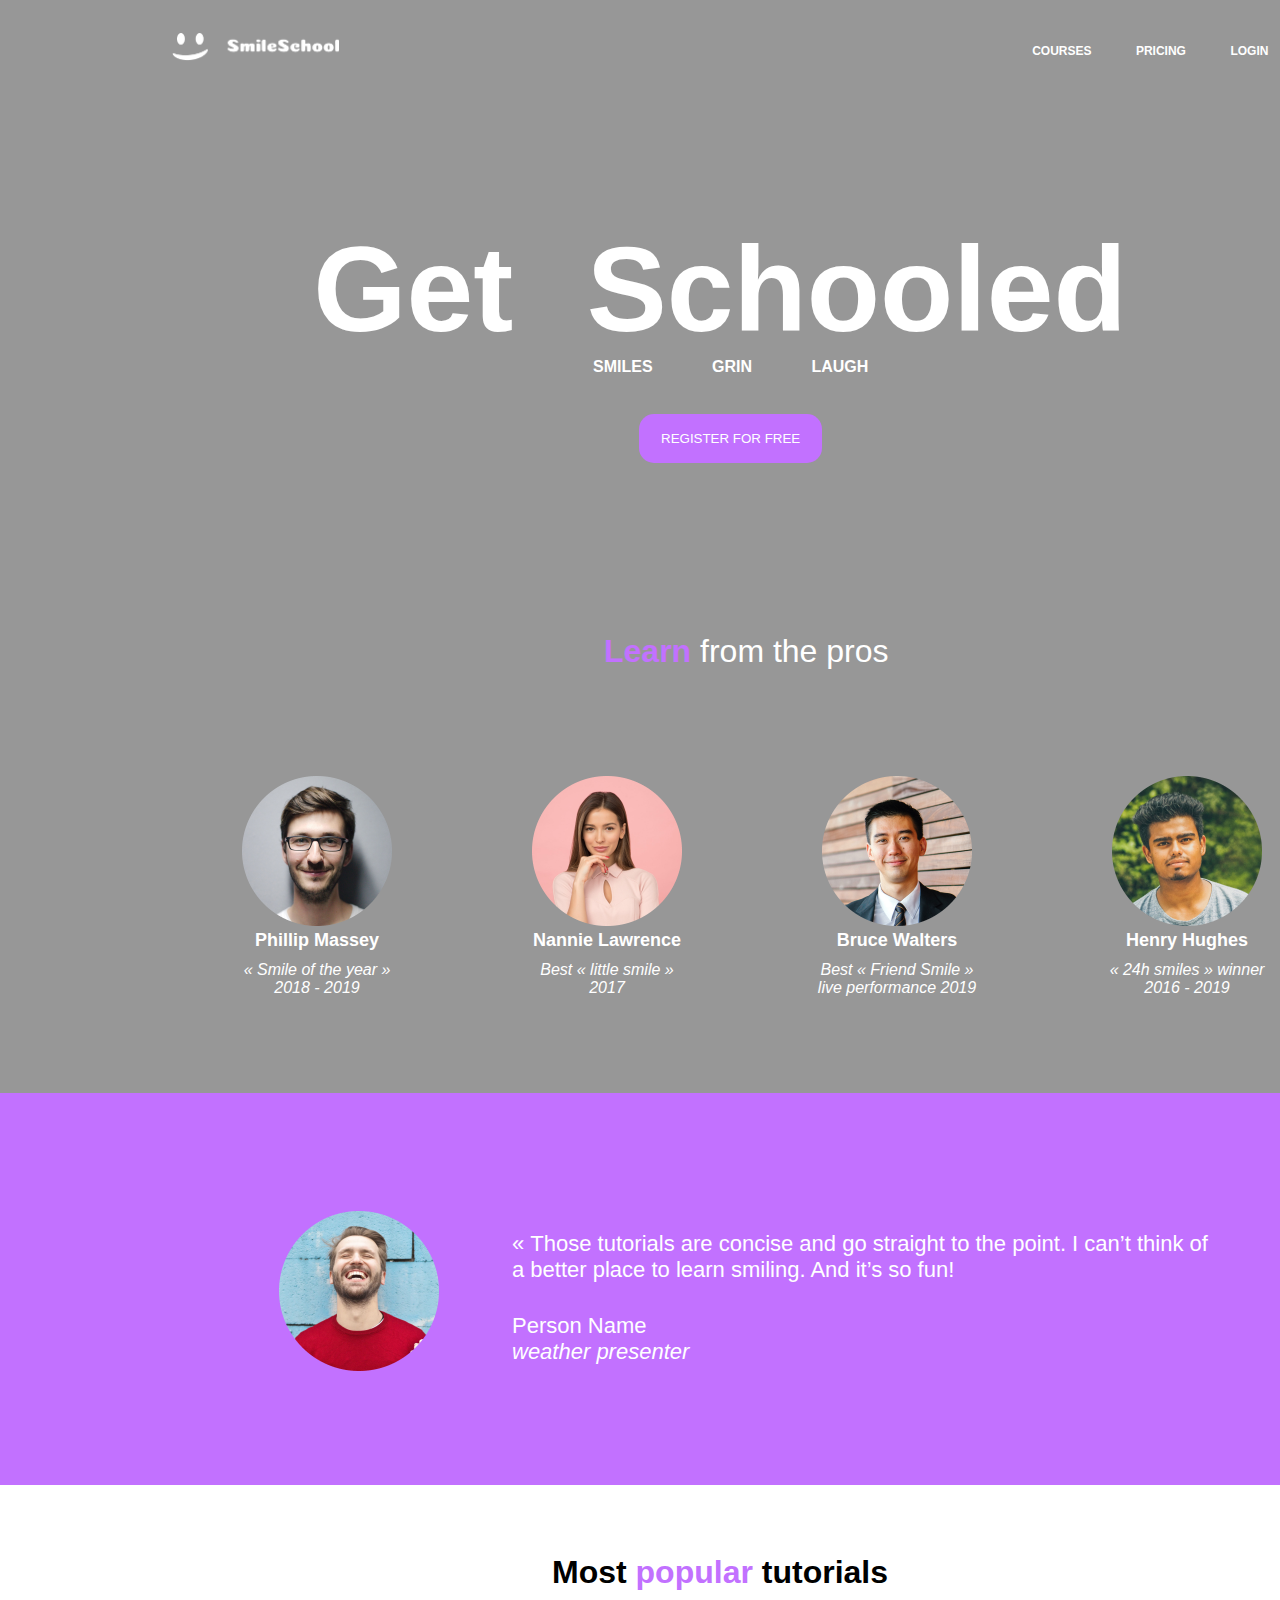
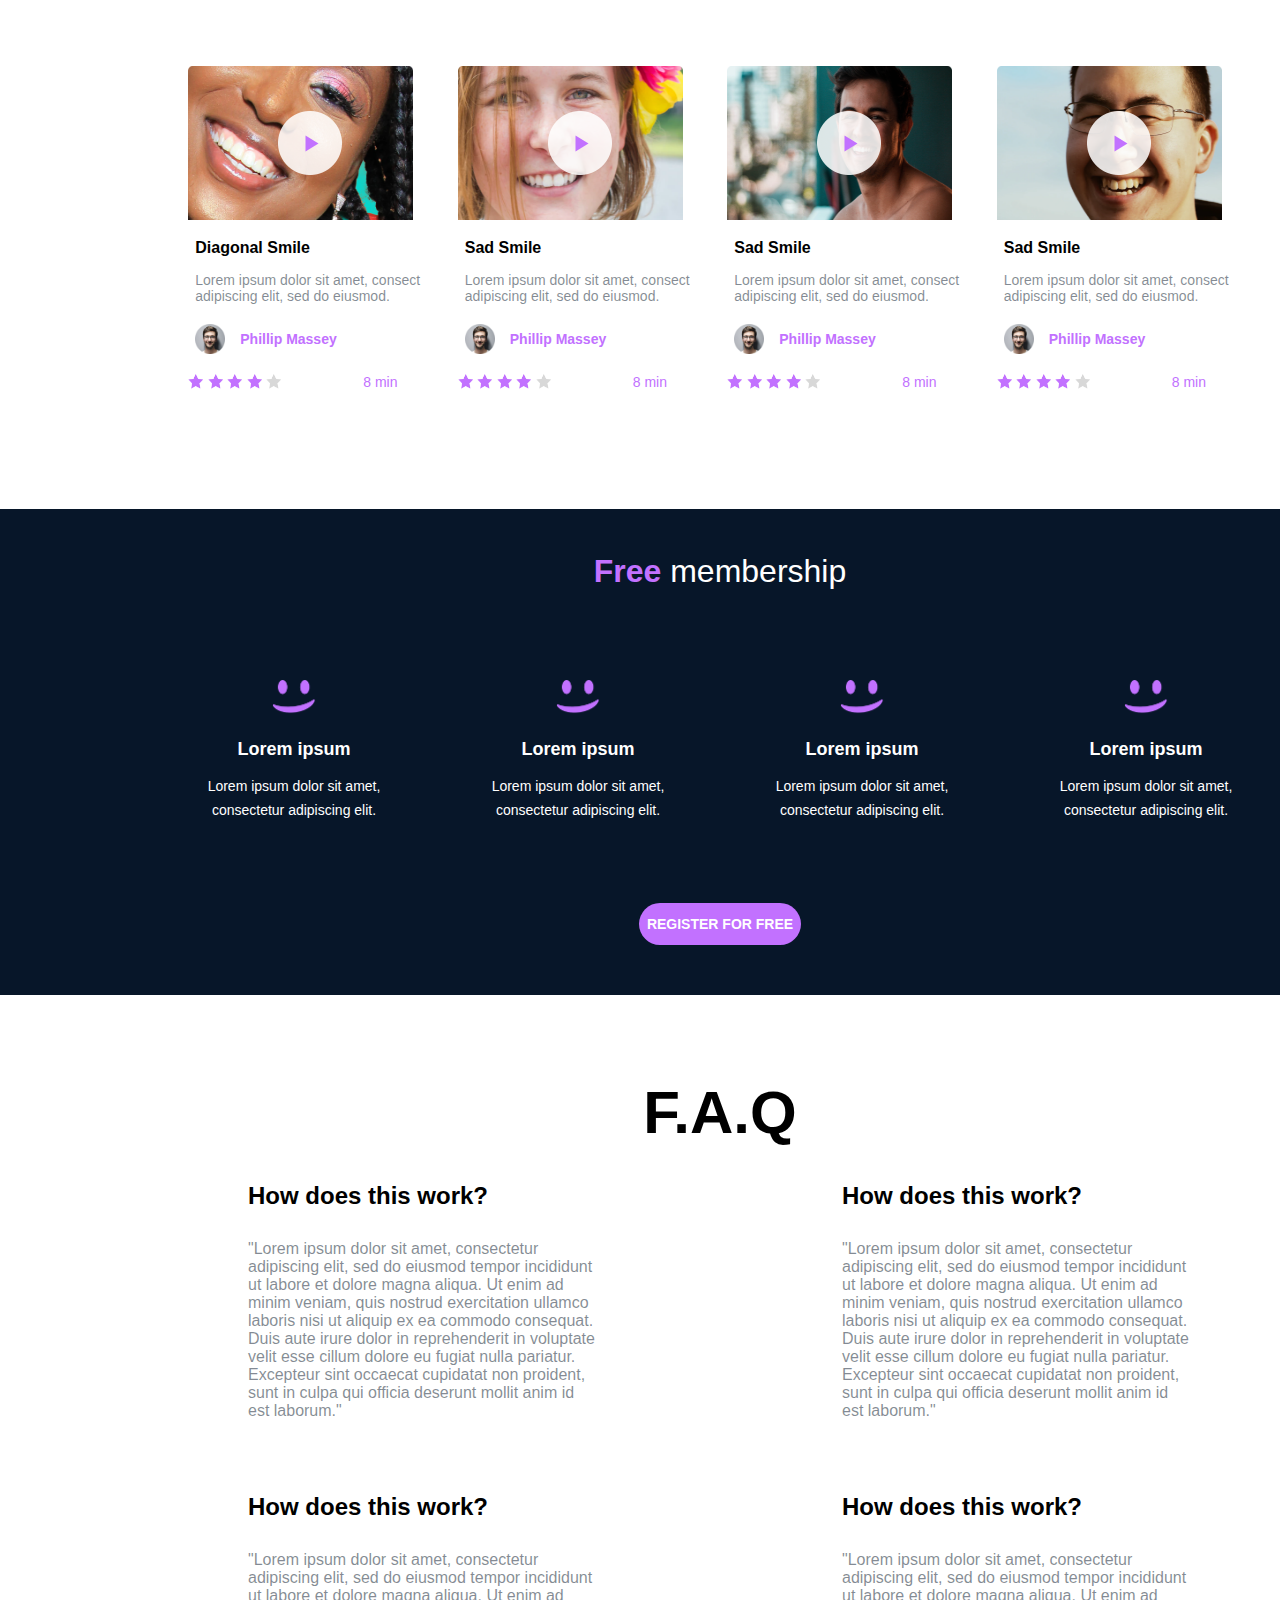
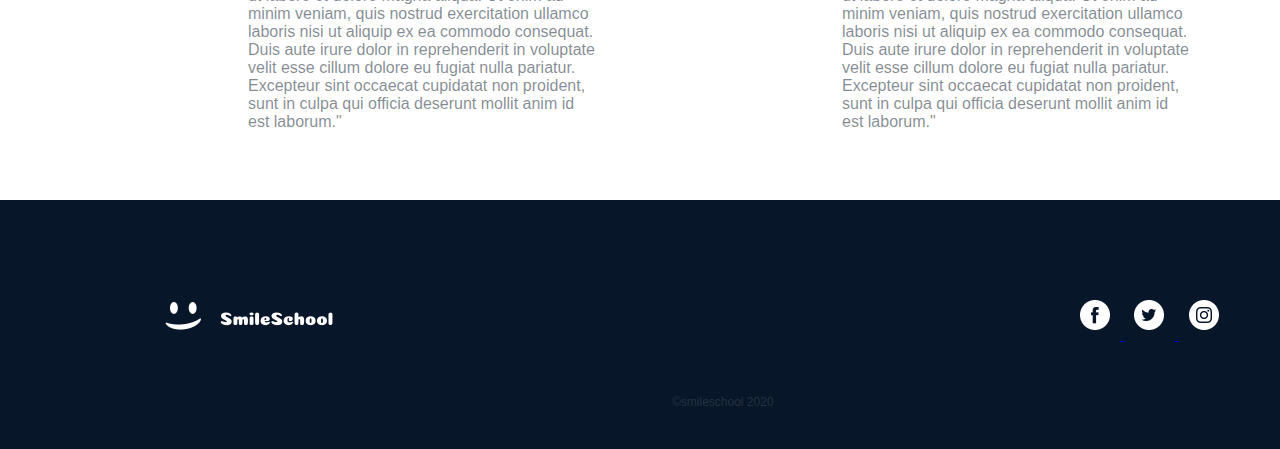
==== commit 134cb28e: "recommit index file" ====
--- a/css_advanced/index.html
+++ b/css_advanced/index.html
@@ -255,6 +255,7 @@
 						</a>
 					</div>
 				</div>
+				
 				<p>©smileschool 2020</p>
 			</div>
 		</footer>
--- a/css_advanced/styles.css
+++ b/css_advanced/styles.css
@@ -5,59 +5,468 @@
 }
 
 body {
-  font-family: source-sans-pro, sans-serif;
-  color: white;
-}
-
-/** Header **/
+  width: 1440px;
+  margin-left: auto;
+  margin-right: auto;
+  position: relative;
+  font-family: 'source-sans-pro', sans-serif;
+  background-color: #f2f2f2;
+  display: flex;
+  flex-direction: column;
+}
+
+/** ========== Header ========== **/
 
 header {
+  background-color: transparent;
   display: flex;
   justify-content: space-between;
   align-items: center;
   position: absolute;
+  height: 29.46px;
+  margin-top: 35.02px;
+  width: 100%;
+  z-index: 10;
+}
+
+.logo img {
+  width: 167.02px;
+  margin-left: 171.59px;
+}
+
+.link {
+  margin-right: 171.59px;
+}
+
+.link a {
+  color: #ffffff;
+  text-decoration: none;
+  margin-left: 40px;
+  font-size: 12px;
+  font-weight: 700;
+}
+
+/** =========== Banner =========== **/
+
+.Banner {
+  background: url("./image/background.png"), rgba(151, 151, 151, 1);
+  background-size: cover;
+  align-items: center;
+  padding-top: 220px;
+  height: 1093px;
+}
+
+.banner_content h1 {
+  position: center;
+  text-align: center;
+  font-size: 120px;
+  font-weight: bold;
+  width: 864px;
+  margin: auto;
+  top: 221px;
+  word-spacing: 40px;
+  color: white;
+}
+
+.banner_content p {
+  font-size: 16px;
+  font-weight: bold;
+  margin-left: 593px;
+  top: 361px;
+  word-spacing: 15px;
+  color: white;
+}
+
+.banner_content p span {
+  margin-right: 40px;
+}
+
+.banner_content button {
+  display: flex;
+  justify-content: center;
+  align-items: center;
+  border-radius: 15px;
+  border-color: transparent;
+  padding: 15px 20px;
+  background-color: rgba(194, 113, 255, 1);
+  margin-left: 639px;
+  margin-top: 38px;
+  color: white;
+}
+
+.banner_pro h2 span {
+  font-size: 32px;
+  font-weight: bold;
+  color: rgba(194, 113, 255, 1);
+}
+
+.banner_pro h2 {
+  font-size: 32px;
+  font-weight: lighter;
+  color: white;
+  margin-left: 604px;
+  margin-top: 170px;
+  margin-right: 500px;
+}
+
+.banner_pro .pros {
+  background-color: transparent;
+  position: absolute;
+  align-items: center;
+  text-align: center;
+  display: flex;
+  margin-top: 96px;
+  margin-left: 217px;
+  gap: 90px;
+}
+
+.banner_pro .pros .pro {
+  flex-direction: column;
+  align-items: center;
+  text-align: center;
+  padding: 10px;
+  width: 200px;
+}
+
+.banner_pro .pros .pro img {
+  position: relative;
+  width: 150px;
+  height: 150px;
+}
+
+.banner_pro .pros .pro h3 {
+  position: relative;
+  font-size: 18px;
+  font-weight: black;
+  color: white;
+}
+
+.banner_pro .pros .pro p {
+  padding: 10px;
+  font-size: 16px;
+  font-style: italic;
+  color: white;
+}
+
+/** ========== Quote ========== **/
+
+.Quote {
+  background-color: rgba(194, 113, 255, 1);
+  position: absolute;
+  width: 100%;
+  height: 392px;
+}
+
+.Quote div {
+  display: flex;
   padding: 10px 20px;
-  width: 100%;
-  z-index: 1;
-}
-
-header div logo {
-  display: inline-block;
-  position: absolute;
-  height: 29.46px;
-}
-
-header div .link a {
-  text-decoration: none;
-  position: absolute;
-  padding: 53px;
-  margin-top: 35.02;
-  width: 1041px;
-  height: 37px;
-  gap: 20px;
+  position: center;
+  margin-left: 259px;
+  margin-top: 108px;
+}
+
+.Quote div img {
+  position: relative;
+  width: 160px;
+  height: 160px;
+  margin-left: 259;
+}
+
+.Quote div .blockquote {
+  flex-direction: column;
+  margin-left: 53px;
+  margin-top: 10px;
+  text-align: left;
+}
+
+.Quote div .blockquote blockquote {
+  margin-right: 190px;
+  font-size: 22px;
+  font-style: 400;
+  color: white;
+}
+
+.Quote div .blockquote .name {
+  margin-top: 30px;
+  font-size: 22px;
+  font-style: bold;
+  color: white;
+}
+.Quote div .blockquote .position {
+  font-size: 22px;
+  font-style: italic;
+  color: white;
+}
+
+/** ================ Videos ==============**/
+
+.Videos {
+  background-color: white;
+  position: absolute;
+  width: 100%;
+  height: 624px;
+  display: flex;
+  justify-content: center;
+  align-items: center;
+  flex-direction: column;
+  padding: 110px 87px;
+  margin-top: 392px;
+}
+
+.Videos h1 {
+  font-size: 32px;
+  font-style: regular;
+  color: black;
+}
+
+.Videos h1 span {
+  font-weight: bold;
+  color: rgba(194, 113, 255, 1);
+}
+
+.videos_container {
+  padding: 75px;
+  width: 1228px;
+  height: 450px;
+  gap: 29;
+  display: flex;
+  justify-content: center;
+  align-items: center;
+  background-color: #fff;
+}
+
+.video {
+  width: 255px;
+  height: 335px;
+  margin: auto;
+  position: relative;
+}
+
+.video .play {
+  position: absolute;
+  top: 45px;
+  left: 90px;
+  width: 64px;
+  height: 64px;
+}
+
+.video h2 {
+  font-size: 16px;
+  font-weight: bold;
+  color: black;
+  margin: 15px 7px;
+}
+
+.video p {
+  color: rgba(7, 22, 41, 0.5016);
+  font-size: 14px;
+  width: 242px;
+  margin-bottom: 20px;
+  margin-left: 7px;
+}
+
+.video .author {
+  display: flex;
+  align-items: center;
+  margin-bottom: 20px;
+  margin-left: 7px;
+}
+
+.author h3 {
+  color: rgba(194, 113, 255, 1);
+  font-size: 14px;
+}
+
+.video .author img {
+  margin-right: 15px;
+}
+
+.star {
+  display: flex;
+  margin: 15 0px;
+  position: relative;
+}
+
+.star img {
+  width: 15px;
+  height: 15px;
+}
+
+.star p {
+  position: absolute;
+  top: 0;
+  margin-left: 175px;
+  color: #c271ff;
+}
+
+/* ========== Membership =========== */
+
+.Membership {
+  justify-content: center;
+  align-items: center;
+  flex-direction: column;
+  display: flex;
+  background-color: rgba(7, 22, 41, 1);
+  width: 100%;
+  height: 502px;
+  margin-top: 1000px;
+}
+
+.Membership h1 {
+  font-weight: 300;
+  font-size: 32px;
+  color: white;
+  margin-top: 60px;
+}
+
+.Membership h1 span {
+  color: #c271ff;
+  font-weight: bold;
+}
+
+.smiles {
+  display: flex;
+  align-items: center;
+  justify-content: center;
+  justify-content: space-around;
+  width: 90%;
+  padding: 80px;
+}
+
+.item_smile {
+  justify-content: center;
+  text-align: center;
+  width: 257px;
+  height: 153px;
+  padding: 10px;
+}
+
+.item_smile img {
+  margin-bottom: 20px;
+  width: 43.67px;
+  height: 35.35px;
+}
+
+.item_smile h2 {
+  font-size: 18px;
+  color: white;
+}
+
+.item_smile p {
+  font-size: 14px;
+  margin-top: 15px;
+  line-height: 1.7; 
+  color: white;
+}
+
+.Membership button {
+  width: 162px;
+  height: 44px;
+  color: #ffffff;
+  background-color: #c271ff;
+  border-radius: 22px;
+  border: none;
+  font-size: 14px;
+  font-weight: 600;
+  margin-bottom: 50px;
+}
+
+/* ========== F.A.Q ========== */
+
+.FAQ {
+  background-color: white;
+  position: absolute;
+  width: 100%;
+  height: 858px;
+  display: flex;
+  flex-direction: column;
+  justify-content: center;
+  align-items: center;
+  padding: 83px;
+}
+
+.FAQ h1 {
+  font-size: 60px;
+  font-style: lighter;
+  color: black;
+}
+
+.row {
+  padding: 30px 20px;
+  width: 1228px;
+  height: 450px;
+  display: flex;
+  gap: 220;
+  justify-content: center;
+  align-items: center;
+  background-color: #fff;
+}
+
+.column {
+  flex-direction: column;
+  justify-content: left;
+  position: relative;
+  margin: auto;
+  width: 350px;
+  height: 242px;
+}
+
+.column h2 {
+  font-size: 16;
+  font-style: bold;
+}
+
+.column p {
+  margin-top: 30px;
+  font-size: 14;
+  font-style: 400;
+  color: rgba(7, 22, 41, 0.5016);
+}
+
+
+/** ========== Footer ========== **/
+
+footer {
+  background-color: rgba(7, 22, 41, 1);
+  justify-content: space-between;
+  align-items: center;
+  position: absolute;
+  margin-top: 3400px;
+  width: 100%;
+  height: 249px;
+}
+
+.footer_link {
+  display: flex;
+  justify-content: space-between;
+  align-items: center;
+  position: absolute;
+  margin-top: 90px;
+}
+
+.footer_link img {
+  width: 169px;
+  height: 30px;
+  margin-left: 165px;
+}
+
+.social_icon {
+  margin-left: 736px;
+  align-items: right;
+}
+.social_icon img{
+  width: 30px;
+  height: 30px;
+  margin: 10px;
+}
+
+footer p {
+  position: absolute;
+  text-align: center;
   font-size: 12px;
-  font-weight: bold;
-}
-
-.Banner {
-  background: url('./image/background.png'), rgba(151, 151, 151, 1);
-  background-size: cover;
-  align-items: center;
-  position: center;
-  margin: 0;
-  width: 1440px;
-  height: 1093px;
-}
-
-.Banner .Banner_p1 h1{
-  text-align: centre;
-  font-size: 120px;
-  font-weight: bold;
-  width: 864px;
-  margin-left: 220px;
-}
-
-.Banner .Banner_p1 .Banner_text {
-  align-items: 1;
-  margin-bottom: ;
-}+  font-style: 400;
+  color: rgba(255, 255, 255, 0.35);
+  top: 195px;
+  left: 672px;
+  opacity: 0.35;
+}
